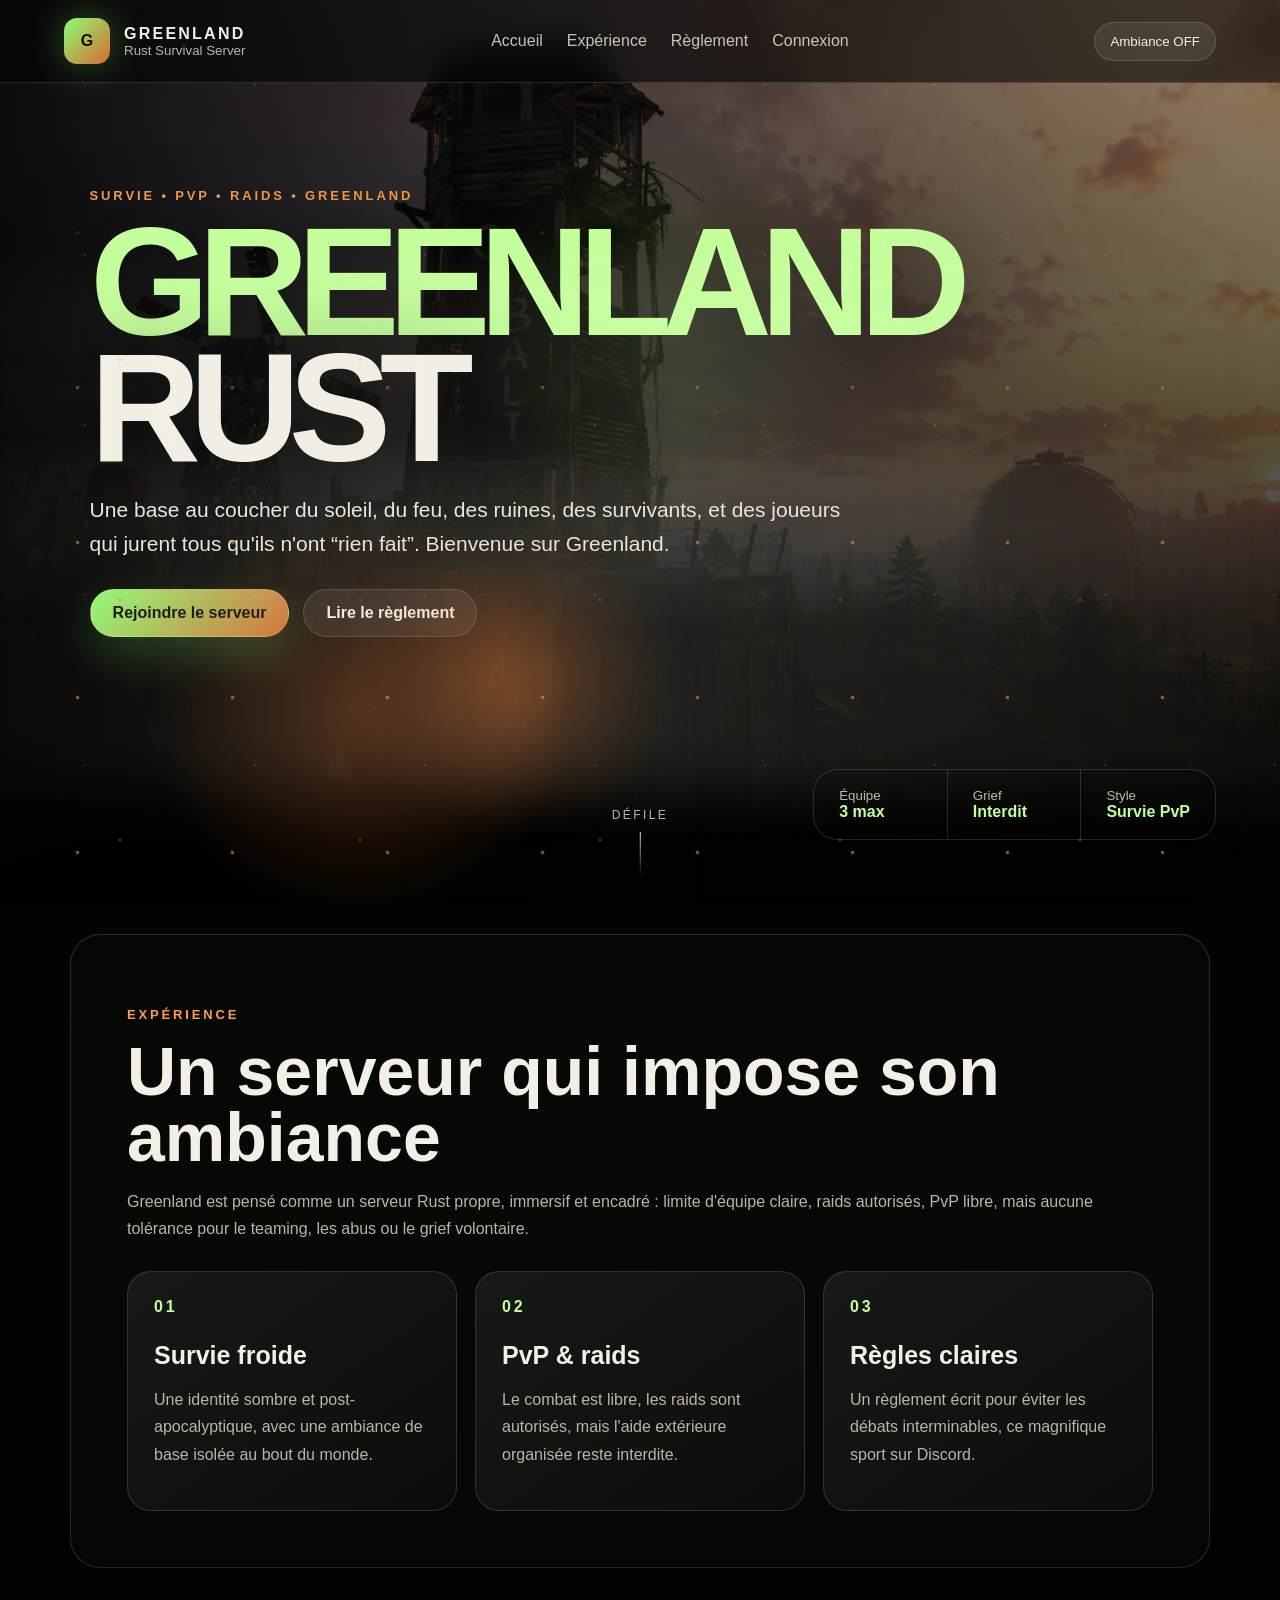
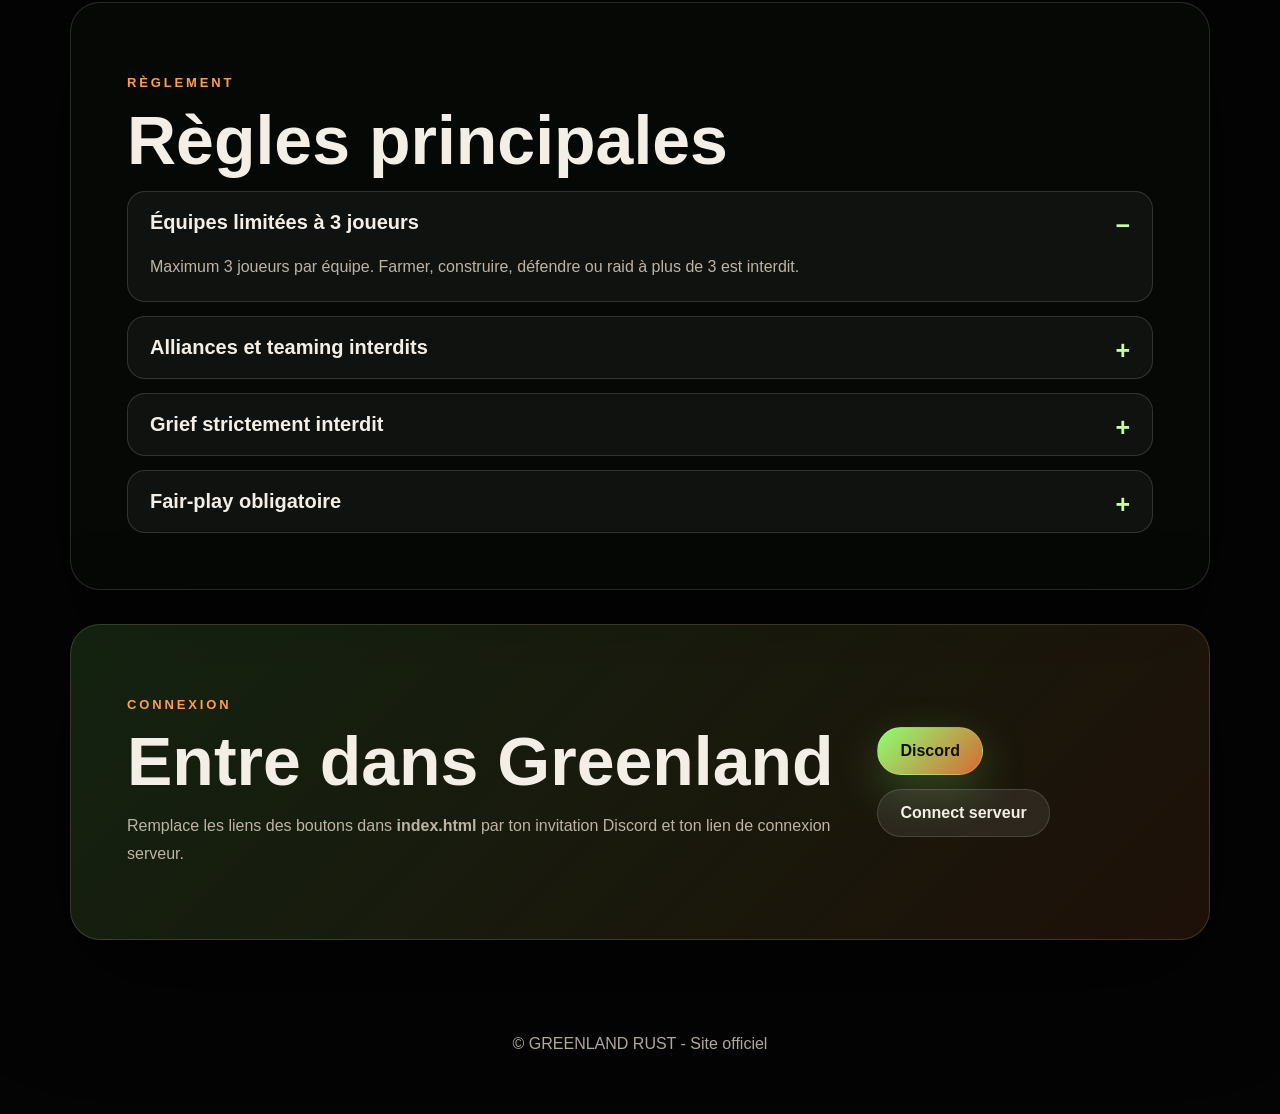
==== index.html @ 179ce943 "Add files via upload" ====
<!DOCTYPE html><html lang="fr"><head><meta charset="UTF-8"><meta name="viewport" content="width=device-width,initial-scale=1.0"><title>GREENLAND RUST</title><link rel="stylesheet" href="css/style.css"></head>
<body>
<div class="boot"><div class="boot-logo">GREENLAND</div><div class="boot-text">Chargement de la zone...</div><div class="boot-bar"><span></span></div></div>
<div class="grain"></div><div class="dust"></div><div class="embers"></div><div class="fog fog-a"></div><div class="fog fog-b"></div><div class="fire-pulse"></div>
<header class="hero" id="accueil">
<nav class="navbar"><a class="brand" href="#accueil"><span class="brand-mark">G</span><span><strong>GREENLAND</strong><small>Rust Survival Server</small></span></a><button class="burger">☰</button><div class="navlinks"><a href="#accueil">Accueil</a><a href="#experience">Expérience</a><a href="#reglement">Règlement</a><a href="#connexion">Connexion</a></div><button class="audio-btn" id="audioBtn">Ambiance OFF</button></nav>
<div class="hero-bg"></div><div class="hero-shade"></div>
<section class="hero-content"><p class="tagline">Survie • PvP • Raids • Greenland</p><h1><span>GREENLAND</span><br>RUST</h1><p class="subtitle">Une base au coucher du soleil, du feu, des ruines, des survivants, et des joueurs qui jurent tous qu'ils n'ont “rien fait”. Bienvenue sur Greenland.</p><div class="hero-actions"><a class="btn main" href="#connexion">Rejoindre le serveur</a><a class="btn ghost" href="#reglement">Lire le règlement</a></div></section>
<aside class="hud"><div><small>Équipe</small><strong>3 max</strong></div><div><small>Grief</small><strong>Interdit</strong></div><div><small>Style</small><strong>Survie PvP</strong></div></aside><div class="scroll-cue">Défile</div></header>
<main>
<section class="panel reveal" id="experience"><p class="section-tag">Expérience</p><h2>Un serveur qui impose son ambiance</h2><p>Greenland est pensé comme un serveur Rust propre, immersif et encadré : limite d'équipe claire, raids autorisés, PvP libre, mais aucune tolérance pour le teaming, les abus ou le grief volontaire.</p><div class="cards"><article><span>01</span><h3>Survie froide</h3><p>Une identité sombre et post-apocalyptique, avec une ambiance de base isolée au bout du monde.</p></article><article><span>02</span><h3>PvP & raids</h3><p>Le combat est libre, les raids sont autorisés, mais l'aide extérieure organisée reste interdite.</p></article><article><span>03</span><h3>Règles claires</h3><p>Un règlement écrit pour éviter les débats interminables, ce magnifique sport sur Discord.</p></article></div></section>
<section class="panel reveal" id="reglement"><p class="section-tag">Règlement</p><h2>Règles principales</h2><div class="accordion"><details open><summary>Équipes limitées à 3 joueurs</summary><p>Maximum 3 joueurs par équipe. Farmer, construire, défendre ou raid à plus de 3 est interdit.</p></details><details><summary>Alliances et teaming interdits</summary><p>Pas de pacte permanent, pas de défense commune, pas de raid organisé entre plusieurs équipes, pas de partage régulier de ressources.</p></details><details><summary>Grief strictement interdit</summary><p>Interdiction de condamner une base, bloquer durablement les propriétaires ou rendre une base inutilisable après un raid.</p></details><details><summary>Fair-play obligatoire</summary><p>Cheats, scripts, macros, logiciels tiers, exploits de bugs et contournements de sanctions sont interdits.</p></details></div></section>
<section class="panel join reveal" id="connexion"><div><p class="section-tag">Connexion</p><h2>Entre dans Greenland</h2><p>Remplace les liens des boutons dans <strong>index.html</strong> par ton invitation Discord et ton lien de connexion serveur.</p></div><div class="join-actions"><a class="btn main" href="#">Discord</a><a class="btn ghost" href="#">Connect serveur</a></div></section>
</main><footer><p>© GREENLAND RUST - Site officiel</p></footer><script src="js/script.js"></script></body></html>
---- css/style.css ----
*{box-sizing:border-box;scroll-behavior:smooth}:root{--black:#030403;--text:#f3efe6;--muted:#bdb4a5;--green:#8cff72;--green2:#c5ff9c;--rust:#d66a33;--orange:#ff9d49;--panel:rgba(8,11,8,.78);--border:rgba(255,255,255,.14);--shadow:0 35px 110px rgba(0,0,0,.65)}body{margin:0;background:var(--black);color:var(--text);font-family:Arial,Helvetica,sans-serif;overflow-x:hidden}.boot{position:fixed;inset:0;z-index:999;display:grid;place-content:center;text-align:center;gap:14px;background:#030403;animation:bootOut .9s ease 2.7s forwards}.boot-logo{font-size:clamp(44px,9vw,120px);line-height:.85;font-weight:900;color:var(--green2);letter-spacing:-.07em;text-shadow:0 0 45px rgba(140,255,114,.35)}.boot-text{color:var(--orange);text-transform:uppercase;letter-spacing:.22em;font-size:13px}.boot-bar{width:min(480px,72vw);height:4px;margin:10px auto 0;background:rgba(255,255,255,.13);overflow:hidden}.boot-bar span{display:block;height:100%;width:42%;background:linear-gradient(90deg,var(--green),var(--orange),var(--rust));animation:bootBar 2.15s ease forwards}@keyframes bootBar{from{transform:translateX(-110%)}to{transform:translateX(245%)}}@keyframes bootOut{to{opacity:0;visibility:hidden}}.grain,.dust,.embers,.fog,.fire-pulse{position:fixed;inset:0;pointer-events:none}.grain{z-index:90;opacity:.09;background-image:repeating-linear-gradient(35deg,rgba(255,255,255,.08) 0 1px,transparent 1px 7px),repeating-linear-gradient(105deg,rgba(255,255,255,.04) 0 1px,transparent 1px 11px)}.dust{z-index:8;opacity:.23;background-image:radial-gradient(circle,rgba(255,255,255,.55) 0 1px,transparent 1.5px),radial-gradient(circle,rgba(255,220,170,.35) 0 1px,transparent 1.5px);background-size:170px 170px,260px 260px;animation:dustMove 24s linear infinite}@keyframes dustMove{from{background-position:0 0,0 0}to{background-position:250px -520px,-330px -760px}}.embers{z-index:9;opacity:.55;background-image:radial-gradient(circle,rgba(255,157,73,.95) 0 1.3px,transparent 2.3px),radial-gradient(circle,rgba(214,106,51,.75) 0 1px,transparent 2px);background-size:155px 155px,240px 240px;animation:embersRise 9s linear infinite;mask-image:linear-gradient(to top,black 0 45%,transparent 85%)}@keyframes embersRise{from{background-position:0 700px,0 850px}to{background-position:140px -260px,-230px -420px}}.fog{z-index:7;height:36vh;top:auto;bottom:12vh;width:150vw;left:-25vw;background:linear-gradient(90deg,transparent,rgba(235,236,220,.17),transparent);filter:blur(28px);opacity:.75;animation:fogMove 14s ease-in-out infinite alternate}.fog-b{bottom:34vh;opacity:.45;animation-duration:18s;animation-delay:2s}@keyframes fogMove{from{transform:translateX(-10%) scaleX(.9)}to{transform:translateX(12%) scaleX(1.18)}}.fire-pulse{z-index:6;width:360px;height:260px;top:auto;right:auto;left:26%;bottom:10%;border-radius:50%;background:radial-gradient(circle,rgba(255,125,43,.42),rgba(255,125,43,.14) 38%,transparent 72%);filter:blur(22px);animation:fireGlow 1.15s ease-in-out infinite alternate}@keyframes fireGlow{from{transform:scale(.92);opacity:.55}to{transform:scale(1.12);opacity:.9}}.hero{min-height:100vh;position:relative;overflow:hidden;isolation:isolate;background:#050605}.hero-bg{position:absolute;inset:-4%;z-index:-3;background-image:url('../assets/greenland-hero.png');background-size:cover;background-position:center;animation:kenBurns 18s ease-in-out infinite alternate;transform-origin:center}.hero-shade{position:absolute;inset:0;z-index:-2;background:radial-gradient(circle at 28% 79%,rgba(255,123,43,.24),transparent 18%),radial-gradient(circle at 52% 35%,rgba(140,255,114,.13),transparent 23%),linear-gradient(90deg,rgba(0,0,0,.86),rgba(0,0,0,.42) 45%,rgba(0,0,0,.18)),linear-gradient(180deg,rgba(0,0,0,.2),#030403 96%)}@keyframes kenBurns{from{transform:scale(1.02) translate3d(-1.2%,.4%,0);filter:saturate(.94) contrast(1.05)}to{transform:scale(1.14) translate3d(2.4%,-1.4%,0);filter:saturate(1.08) contrast(1.14)}}.navbar{position:fixed;inset-inline:0;top:0;z-index:80;padding:18px clamp(18px,5vw,82px);display:flex;align-items:center;justify-content:space-between;background:rgba(3,4,3,.58);backdrop-filter:blur(18px);border-bottom:1px solid var(--border);animation:navDrop .85s ease 2.75s both}@keyframes navDrop{from{transform:translateY(-110%);opacity:0}to{transform:translateY(0);opacity:1}}.brand{color:var(--text);display:flex;gap:14px;align-items:center;text-decoration:none}.brand-mark{width:46px;height:46px;display:grid;place-items:center;border-radius:13px;background:linear-gradient(135deg,var(--green),var(--rust));color:#101010;font-weight:900;box-shadow:0 0 38px rgba(140,255,114,.32)}.brand strong{display:block;letter-spacing:.14em}.brand small{display:block;color:var(--muted)}.navlinks{display:flex;gap:24px}.navlinks a{color:var(--text);text-decoration:none;opacity:.8}.navlinks a:hover{color:var(--green2);opacity:1}.audio-btn,.burger{color:var(--text);background:rgba(255,255,255,.08);border:1px solid var(--border);border-radius:999px;padding:11px 15px;cursor:pointer}.audio-btn.active{color:#101010;background:linear-gradient(135deg,var(--green),var(--rust));font-weight:900}.burger{display:none;border-radius:12px;font-size:20px}.hero-content{position:relative;z-index:12;max-width:990px;padding:172px clamp(20px,7vw,100px) 90px}.tagline,.section-tag{color:var(--orange);text-transform:uppercase;letter-spacing:.22em;font-size:13px;font-weight:900}h1{margin:0;font-size:clamp(64px,12vw,160px);line-height:.82;letter-spacing:-.075em;text-transform:uppercase;text-shadow:0 28px 100px rgba(0,0,0,.86);animation:titleReveal .9s ease 3s both}h1 span{color:var(--green2)}@keyframes titleReveal{from{opacity:0;transform:translateY(34px) scale(.97);filter:blur(6px)}to{opacity:1;transform:translateY(0) scale(1);filter:blur(0)}}.subtitle{max-width:760px;color:#eee5d8;font-size:21px;line-height:1.62;text-shadow:0 8px 30px rgba(0,0,0,.88);animation:fadeUp .85s ease 3.25s both}.hero-actions{display:flex;gap:14px;flex-wrap:wrap;margin-top:28px;animation:fadeUp .85s ease 3.45s both}@keyframes fadeUp{from{opacity:0;transform:translateY(28px)}to{opacity:1;transform:translateY(0)}}.btn{display:inline-block;padding:14px 22px;border-radius:999px;border:1px solid var(--border);text-decoration:none;font-weight:900;transition:.2s ease}.btn:hover{transform:translateY(-3px)}.main{background:linear-gradient(135deg,var(--green),var(--rust));color:#101010;box-shadow:0 16px 46px rgba(140,255,114,.23)}.ghost{color:var(--text);background:rgba(255,255,255,.08)}.hud{position:absolute;right:clamp(18px,5vw,82px);bottom:60px;z-index:12;display:grid;grid-template-columns:repeat(3,1fr);border:1px solid var(--border);border-radius:24px;overflow:hidden;background:rgba(3,4,3,.54);backdrop-filter:blur(18px);box-shadow:var(--shadow);animation:fadeUp .85s ease 3.55s both}.hud div{padding:18px 25px;border-right:1px solid var(--border)}.hud div:last-child{border-right:none}.hud small{display:block;color:var(--muted)}.hud strong{color:var(--green2)}.scroll-cue{position:absolute;left:50%;bottom:22px;z-index:12;transform:translateX(-50%);color:var(--muted);text-transform:uppercase;letter-spacing:.2em;font-size:12px}.scroll-cue:after{content:'';display:block;width:1px;height:46px;margin:10px auto 0;background:linear-gradient(var(--green2),transparent);animation:scrollLine 1.25s ease-in-out infinite}@keyframes scrollLine{50%{height:26px;opacity:.45}}main{width:min(1140px,calc(100% - 34px));margin:0 auto;position:relative;z-index:15}.panel{margin:34px 0;padding:clamp(28px,5vw,56px);background:var(--panel);border:1px solid var(--border);border-radius:30px;box-shadow:var(--shadow)}h2{margin:0 0 18px;font-size:clamp(34px,6vw,68px);line-height:.96}p{color:var(--muted);line-height:1.72}.cards{display:grid;grid-template-columns:repeat(3,1fr);gap:18px;margin-top:28px}.cards article{padding:26px;border-radius:24px;border:1px solid var(--border);background:linear-gradient(145deg,rgba(255,255,255,.07),rgba(255,255,255,.025));transition:.2s ease}.cards article:hover{transform:translateY(-7px);border-color:rgba(140,255,114,.45)}.cards span{color:var(--green2);font-weight:900;letter-spacing:.18em}h3{font-size:25px;margin-bottom:8px}.accordion{display:grid;gap:14px}details{border:1px solid var(--border);border-radius:18px;background:rgba(255,255,255,.045);overflow:hidden}summary{padding:19px 22px;font-size:20px;font-weight:900;cursor:pointer;list-style:none}summary::-webkit-details-marker{display:none}summary:after{content:'+';float:right;color:var(--green2);font-size:25px}details[open] summary:after{content:'−'}details p{margin:0;padding:0 22px 20px}.join{display:flex;align-items:center;justify-content:space-between;gap:28px;background:linear-gradient(135deg,rgba(140,255,114,.12),rgba(214,106,51,.13))}.join-actions{display:flex;gap:14px;flex-wrap:wrap}footer{text-align:center;padding:40px 20px;color:var(--muted)}.reveal{opacity:0;transform:translateY(36px);transition:.75s ease}.reveal.visible{opacity:1;transform:translateY(0)}@media(max-width:900px){.navlinks{display:none}.burger{display:block}.navlinks.open{display:grid;position:absolute;top:78px;right:18px;padding:18px;border-radius:18px;background:rgba(3,4,3,.94);border:1px solid var(--border)}.audio-btn{display:none}.hero-content{padding-top:145px}.hud{position:relative;right:auto;bottom:auto;margin:-50px 17px 40px;grid-template-columns:1fr}.hud div{border-right:none;border-bottom:1px solid var(--border)}.cards{grid-template-columns:1fr}.join{flex-direction:column;align-items:flex-start}.fire-pulse{left:10%;bottom:8%}}
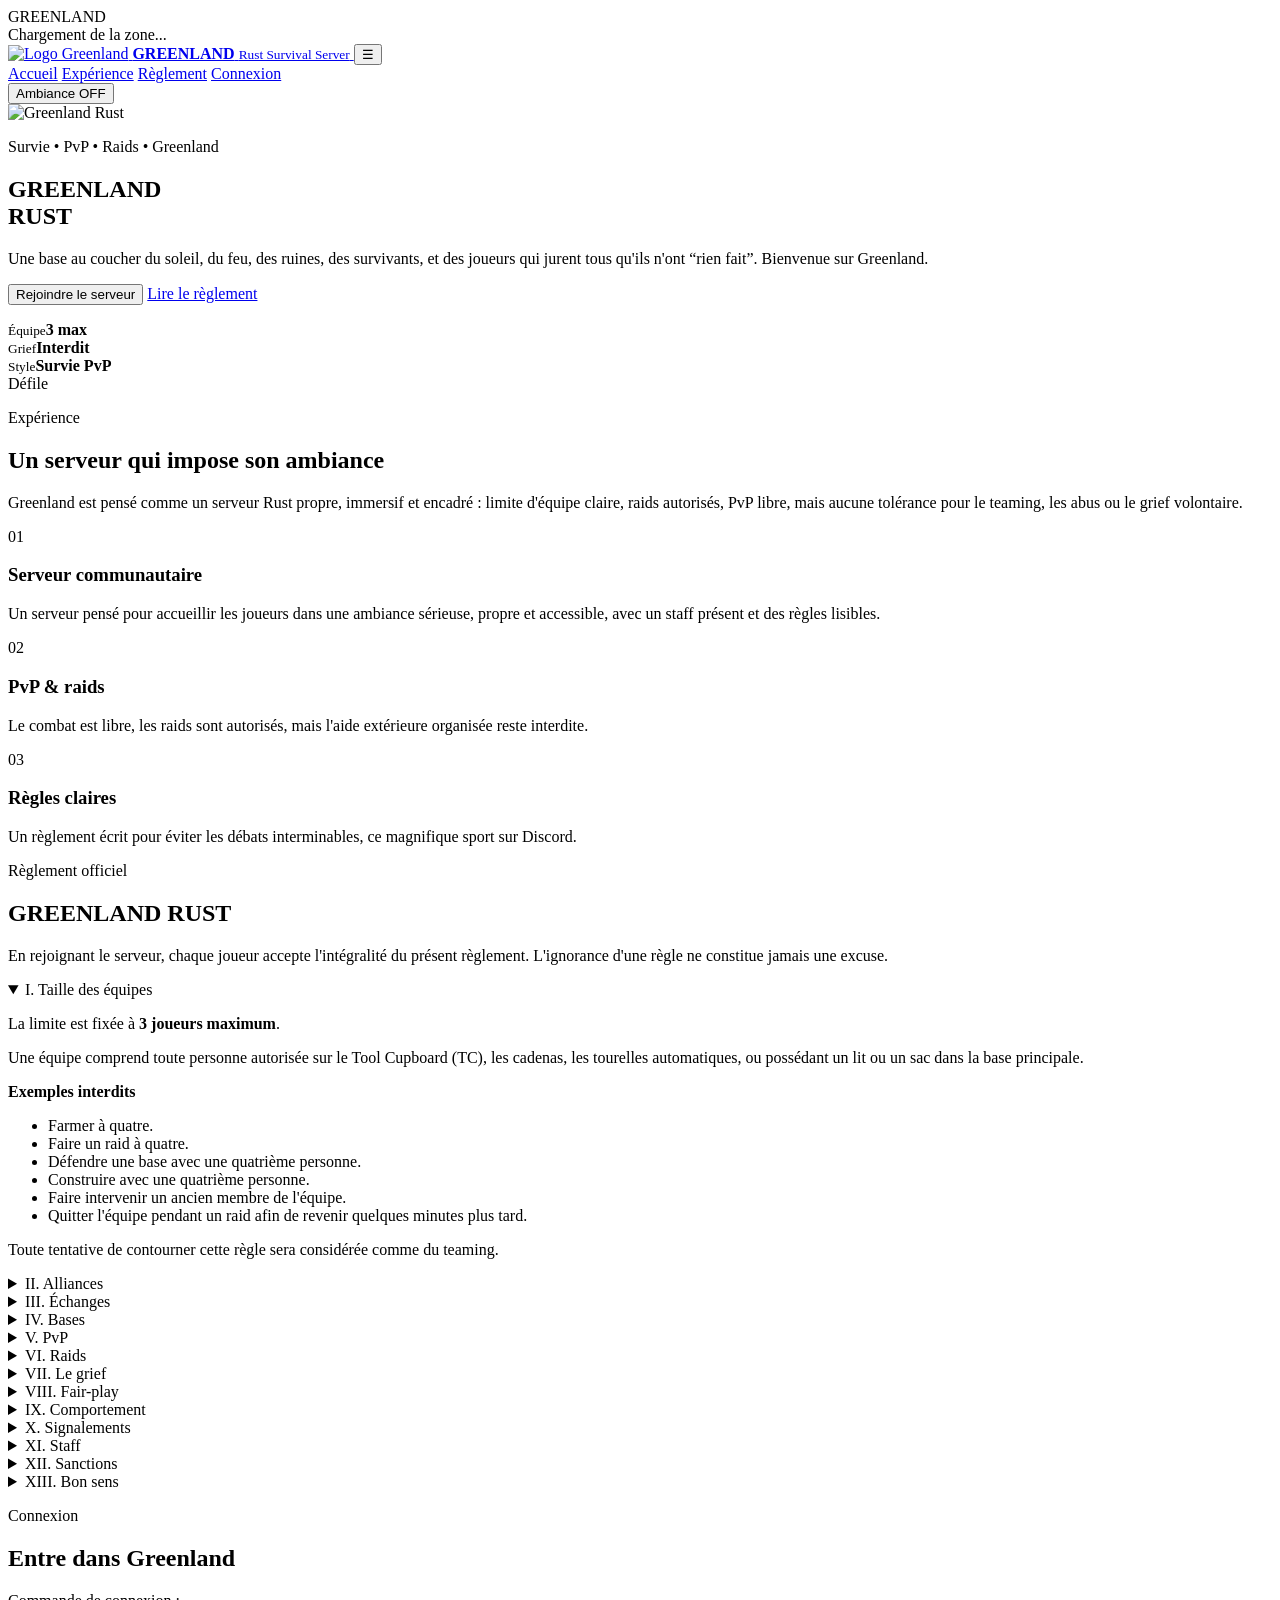
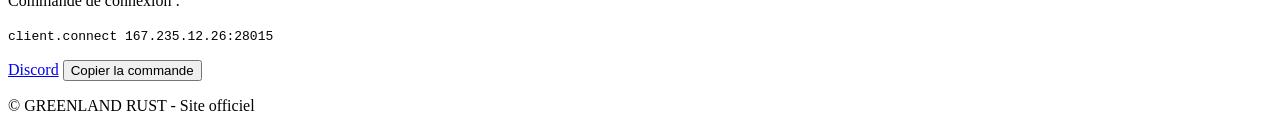
==== commit d42d34f8: "Add files via upload" ====
--- a/index.html
+++ b/index.html
@@ -1,14 +1,295 @@
-<!DOCTYPE html><html lang="fr"><head><meta charset="UTF-8"><meta name="viewport" content="width=device-width,initial-scale=1.0"><title>GREENLAND RUST</title><link rel="stylesheet" href="css/style.css"></head>
+<!DOCTYPE html>
+<html lang="fr">
+<head>
+  <meta charset="UTF-8" />
+  <meta name="viewport" content="width=device-width, initial-scale=1.0" />
+  <title>GREENLAND RUST - Site officiel</title>
+  <link rel="icon" href="assets/favicon.png" />
+  <link rel="stylesheet" href="css/style.css" />
+</head>
 <body>
-<div class="boot"><div class="boot-logo">GREENLAND</div><div class="boot-text">Chargement de la zone...</div><div class="boot-bar"><span></span></div></div>
-<div class="grain"></div><div class="dust"></div><div class="embers"></div><div class="fog fog-a"></div><div class="fog fog-b"></div><div class="fire-pulse"></div>
-<header class="hero" id="accueil">
-<nav class="navbar"><a class="brand" href="#accueil"><span class="brand-mark">G</span><span><strong>GREENLAND</strong><small>Rust Survival Server</small></span></a><button class="burger">☰</button><div class="navlinks"><a href="#accueil">Accueil</a><a href="#experience">Expérience</a><a href="#reglement">Règlement</a><a href="#connexion">Connexion</a></div><button class="audio-btn" id="audioBtn">Ambiance OFF</button></nav>
-<div class="hero-bg"></div><div class="hero-shade"></div>
-<section class="hero-content"><p class="tagline">Survie • PvP • Raids • Greenland</p><h1><span>GREENLAND</span><br>RUST</h1><p class="subtitle">Une base au coucher du soleil, du feu, des ruines, des survivants, et des joueurs qui jurent tous qu'ils n'ont “rien fait”. Bienvenue sur Greenland.</p><div class="hero-actions"><a class="btn main" href="#connexion">Rejoindre le serveur</a><a class="btn ghost" href="#reglement">Lire le règlement</a></div></section>
-<aside class="hud"><div><small>Équipe</small><strong>3 max</strong></div><div><small>Grief</small><strong>Interdit</strong></div><div><small>Style</small><strong>Survie PvP</strong></div></aside><div class="scroll-cue">Défile</div></header>
-<main>
-<section class="panel reveal" id="experience"><p class="section-tag">Expérience</p><h2>Un serveur qui impose son ambiance</h2><p>Greenland est pensé comme un serveur Rust propre, immersif et encadré : limite d'équipe claire, raids autorisés, PvP libre, mais aucune tolérance pour le teaming, les abus ou le grief volontaire.</p><div class="cards"><article><span>01</span><h3>Survie froide</h3><p>Une identité sombre et post-apocalyptique, avec une ambiance de base isolée au bout du monde.</p></article><article><span>02</span><h3>PvP & raids</h3><p>Le combat est libre, les raids sont autorisés, mais l'aide extérieure organisée reste interdite.</p></article><article><span>03</span><h3>Règles claires</h3><p>Un règlement écrit pour éviter les débats interminables, ce magnifique sport sur Discord.</p></article></div></section>
-<section class="panel reveal" id="reglement"><p class="section-tag">Règlement</p><h2>Règles principales</h2><div class="accordion"><details open><summary>Équipes limitées à 3 joueurs</summary><p>Maximum 3 joueurs par équipe. Farmer, construire, défendre ou raid à plus de 3 est interdit.</p></details><details><summary>Alliances et teaming interdits</summary><p>Pas de pacte permanent, pas de défense commune, pas de raid organisé entre plusieurs équipes, pas de partage régulier de ressources.</p></details><details><summary>Grief strictement interdit</summary><p>Interdiction de condamner une base, bloquer durablement les propriétaires ou rendre une base inutilisable après un raid.</p></details><details><summary>Fair-play obligatoire</summary><p>Cheats, scripts, macros, logiciels tiers, exploits de bugs et contournements de sanctions sont interdits.</p></details></div></section>
-<section class="panel join reveal" id="connexion"><div><p class="section-tag">Connexion</p><h2>Entre dans Greenland</h2><p>Remplace les liens des boutons dans <strong>index.html</strong> par ton invitation Discord et ton lien de connexion serveur.</p></div><div class="join-actions"><a class="btn main" href="#">Discord</a><a class="btn ghost" href="#">Connect serveur</a></div></section>
-</main><footer><p>© GREENLAND RUST - Site officiel</p></footer><script src="js/script.js"></script></body></html>+  <div class="boot">
+    <div class="boot-logo">GREENLAND</div>
+    <div class="boot-text">Chargement de la zone...</div>
+    <div class="boot-bar"><span></span></div>
+  </div>
+
+  <div class="grain"></div>
+  <div class="dust"></div>
+  <div class="embers"></div>
+  <div class="fog fog-a"></div>
+  <div class="fog fog-b"></div>
+  <div class="fire-pulse"></div>
+
+  <header class="hero" id="accueil">
+    <nav class="navbar">
+      <a class="brand" href="#accueil">
+        <img src="assets/favicon.png" alt="Logo Greenland" class="brand-icon">
+        <span>
+          <strong>GREENLAND</strong>
+          <small>Rust Survival Server</small>
+        </span>
+      </a>
+
+      <button class="burger" aria-label="Ouvrir le menu">☰</button>
+
+      <div class="navlinks">
+        <a href="#accueil">Accueil</a>
+        <a href="#experience">Expérience</a>
+        <a href="#reglement">Règlement</a>
+        <a href="#connexion">Connexion</a>
+      </div>
+
+      <button class="audio-btn" id="audioBtn" type="button">Ambiance OFF</button>
+    </nav>
+
+    <div class="hero-bg"></div>
+    <div class="hero-shade"></div>
+
+    <section class="hero-content">
+      <img src="assets/greenland-logo.png" alt="Greenland Rust" class="main-logo">
+      <p class="tagline">Survie • PvP • Raids • Greenland</p>
+      <h1><span>GREENLAND</span><br>RUST</h1>
+      <p class="subtitle">
+        Une base au coucher du soleil, du feu, des ruines, des survivants, et des joueurs qui jurent tous qu'ils n'ont “rien fait”.
+        Bienvenue sur Greenland.
+      </p>
+
+      <div class="hero-actions">
+        <button class="btn main" id="copyConnectTop" type="button">Rejoindre le serveur</button>
+        <a class="btn ghost" href="#reglement">Lire le règlement</a>
+      </div>
+      <p class="copy-feedback" id="copyFeedbackTop"></p>
+    </section>
+
+    <aside class="hud">
+      <div><small>Équipe</small><strong>3 max</strong></div>
+      <div><small>Grief</small><strong>Interdit</strong></div>
+      <div><small>Style</small><strong>Survie PvP</strong></div>
+    </aside>
+
+    <div class="scroll-cue">Défile</div>
+  </header>
+
+  <main>
+    <section class="panel reveal" id="experience">
+      <p class="section-tag">Expérience</p>
+      <h2>Un serveur qui impose son ambiance</h2>
+      <p>
+        Greenland est pensé comme un serveur Rust propre, immersif et encadré : limite d'équipe claire, raids autorisés,
+        PvP libre, mais aucune tolérance pour le teaming, les abus ou le grief volontaire.
+      </p>
+
+      <div class="cards">
+        <article>
+          <span>01</span>
+          <h3>Serveur communautaire</h3>
+          <p>Un serveur pensé pour accueillir les joueurs dans une ambiance sérieuse, propre et accessible, avec un staff présent et des règles lisibles.</p>
+        </article>
+        <article>
+          <span>02</span>
+          <h3>PvP & raids</h3>
+          <p>Le combat est libre, les raids sont autorisés, mais l'aide extérieure organisée reste interdite.</p>
+        </article>
+        <article>
+          <span>03</span>
+          <h3>Règles claires</h3>
+          <p>Un règlement écrit pour éviter les débats interminables, ce magnifique sport sur Discord.</p>
+        </article>
+      </div>
+    </section>
+
+    <section class="panel reveal" id="reglement">
+      <p class="section-tag">Règlement officiel</p>
+      <h2>GREENLAND RUST</h2>
+      <p>
+        En rejoignant le serveur, chaque joueur accepte l'intégralité du présent règlement.
+        L'ignorance d'une règle ne constitue jamais une excuse.
+      </p>
+
+      <div class="accordion rules-full">
+        <details open>
+          <summary>I. Taille des équipes</summary>
+          <p>La limite est fixée à <strong>3 joueurs maximum</strong>.</p>
+          <p>Une équipe comprend toute personne autorisée sur le Tool Cupboard (TC), les cadenas, les tourelles automatiques, ou possédant un lit ou un sac dans la base principale.</p>
+          <div class="bad-box">
+            <strong>Exemples interdits</strong>
+            <ul>
+              <li>Farmer à quatre.</li>
+              <li>Faire un raid à quatre.</li>
+              <li>Défendre une base avec une quatrième personne.</li>
+              <li>Construire avec une quatrième personne.</li>
+              <li>Faire intervenir un ancien membre de l'équipe.</li>
+              <li>Quitter l'équipe pendant un raid afin de revenir quelques minutes plus tard.</li>
+            </ul>
+          </div>
+          <p>Toute tentative de contourner cette règle sera considérée comme du teaming.</p>
+        </details>
+
+        <details>
+          <summary>II. Alliances</summary>
+          <p>Les alliances sont interdites.</p>
+          <ul>
+            <li>Pactes de non-agression permanents.</li>
+            <li>Équipes amies permanentes.</li>
+            <li>Défenses communes.</li>
+            <li>Raids organisés ensemble.</li>
+            <li>Partage régulier de ressources.</li>
+          </ul>
+          <p>Les collaborations ponctuelles restent tolérées uniquement lorsqu'elles résultent naturellement du jeu et qu'elles ne procurent pas un avantage durable.</p>
+          <p>Le staff reste seul juge de la différence entre une interaction ponctuelle et une alliance.</p>
+        </details>
+
+        <details>
+          <summary>III. Échanges</summary>
+          <p>Les échanges entre équipes sont autorisés, mais doivent rester ponctuels.</p>
+          <ul>
+            <li>Via Shop Front.</li>
+            <li>Via Vending Machine.</li>
+            <li>Lors d'un échange rapide.</li>
+          </ul>
+          <p>Les prêts permanents de ressources ou d'équipements sont interdits.</p>
+        </details>
+
+        <details>
+          <summary>IV. Bases</summary>
+          <p>Chaque équipe doit posséder sa propre base.</p>
+          <div class="bad-box">
+            <strong>Il est interdit :</strong>
+            <ul>
+              <li>D'héberger une autre équipe.</li>
+              <li>De construire une base pour une autre équipe.</li>
+              <li>De partager une compound.</li>
+              <li>De partager des défenses.</li>
+              <li>De partager un TC.</li>
+            </ul>
+          </div>
+          <p>Les bases satellites destinées uniquement à contourner les règles pourront être supprimées.</p>
+        </details>
+
+        <details>
+          <summary>V. PvP</summary>
+          <p>Le PvP est libre. Le kill on sight (KOS) est autorisé.</p>
+          <p>Le camping est autorisé tant qu'il utilise uniquement les mécaniques normales du jeu.</p>
+          <p>L'utilisation de bugs ou d'exploits est interdite.</p>
+        </details>
+
+        <details>
+          <summary>VI. Raids</summary>
+          <p>Les raids sont autorisés à toute heure.</p>
+          <div class="bad-box">
+            <strong>Pendant un raid :</strong>
+            <ul>
+              <li>Aucune autre équipe ne peut intervenir volontairement.</li>
+              <li>Aucune aide extérieure ne peut être demandée.</li>
+              <li>Aucune défense extérieure organisée n'est autorisée.</li>
+            </ul>
+          </div>
+          <p>Les contre-raids naturels restent autorisés si l'équipe n'a aucun lien avec les participants.</p>
+        </details>
+
+        <details>
+          <summary>VII. Le grief</summary>
+          <p><strong class="danger">Le grief est strictement interdit sur Greenland Rust.</strong></p>
+          <p>Est considéré comme du grief tout comportement visant principalement à empêcher un joueur ou une équipe de continuer à jouer normalement après une action PvP ou un raid.</p>
+          <div class="bad-box">
+            <strong>Actions interdites :</strong>
+            <ul>
+              <li>Condamner volontairement une base.</li>
+              <li>Remplacer un TC dans le seul but de bloquer définitivement les propriétaires.</li>
+              <li>Poser des murs, portes, fondations ou constructions destinés à empêcher durablement la récupération d'une base.</li>
+              <li>Détruire ou modifier une base après un raid sans nécessité de gameplay, uniquement pour nuire.</li>
+              <li>Utiliser une mécanique, un bug ou un glitch pour rendre une base inutilisable.</li>
+            </ul>
+          </div>
+          <div class="good-box">
+            <strong>Après un raid :</strong>
+            <p>Les assaillants peuvent piller la base et sécuriser temporairement leur extraction. Toute action visant à condamner, bloquer ou rendre définitivement la base inutilisable est considérée comme du grief et sera sanctionnée.</p>
+          </div>
+        </details>
+
+        <details>
+          <summary>VIII. Fair-play</summary>
+          <p>Sont strictement interdits :</p>
+          <ul>
+            <li>Cheats.</li>
+            <li>Scripts.</li>
+            <li>Macros.</li>
+            <li>Logiciels tiers.</li>
+            <li>ESP.</li>
+            <li>Aimbot.</li>
+            <li>Recoil script.</li>
+            <li>Exploitation volontaire de bugs.</li>
+          </ul>
+          <p>Toute découverte de bug doit être signalée.</p>
+        </details>
+
+        <details>
+          <summary>IX. Comportement</summary>
+          <p>Aucune tolérance concernant :</p>
+          <ul>
+            <li>Racisme.</li>
+            <li>Homophobie.</li>
+            <li>Discrimination.</li>
+            <li>Harcèlement.</li>
+            <li>Menaces réelles.</li>
+          </ul>
+          <p>Sont également interdits : spam, flood, publicité, usurpation d'identité d'un membre du staff.</p>
+        </details>
+
+        <details>
+          <summary>X. Signalements</summary>
+          <p>Toute plainte devra contenir une vidéo, une capture d'écran ou un combatlog si nécessaire.</p>
+          <p>Les accusations sans preuve seront ignorées. Les faux signalements volontaires pourront être sanctionnés.</p>
+        </details>
+
+        <details>
+          <summary>XI. Staff</summary>
+          <p>Le staff représente l'autorité du serveur. Les décisions sont finales.</p>
+          <p>Toute tentative de mentir, cacher des informations, falsifier des preuves ou contourner une sanction pourra entraîner une aggravation de la sanction.</p>
+        </details>
+
+        <details>
+          <summary>XII. Sanctions</summary>
+          <div class="sanctions">
+            <div><strong>Non-respect mineur</strong><span>Avertissement</span></div>
+            <div><strong>Récidive</strong><span>Bannissement temporaire</span></div>
+            <div><strong>Teaming</strong><span>Ban temporaire ou permanent</span></div>
+            <div><strong>Exploit de bug</strong><span>Ban permanent</span></div>
+            <div><strong>Cheat</strong><span>Ban permanent</span></div>
+            <div><strong>Contournement de ban</strong><span>Ban permanent</span></div>
+          </div>
+        </details>
+
+        <details>
+          <summary>XIII. Bon sens</summary>
+          <p>Toutes les situations ne peuvent pas être prévues par un règlement.</p>
+          <p>Si un joueur exploite volontairement une faille du règlement, une mécanique du jeu ou une situation imprévue dans le seul but d'obtenir un avantage déloyal ou de nuire à l'expérience des autres joueurs, le staff pourra intervenir et appliquer une sanction adaptée.</p>
+        </details>
+      </div>
+    </section>
+
+    <section class="panel join reveal" id="connexion">
+      <div>
+        <p class="section-tag">Connexion</p>
+        <h2>Entre dans Greenland</h2>
+        <p>Commande de connexion :</p>
+        <code>client.connect 167.235.12.26:28015</code>
+        <p class="copy-feedback" id="copyFeedback"></p>
+      </div>
+
+      <div class="join-actions">
+        <a class="btn main" href="#">Discord</a>
+        <button class="btn ghost" id="copyConnect" type="button">Copier la commande</button>
+      </div>
+    </section>
+  </main>
+
+  <audio id="ambienceAudio" src="assets/ambiance.mp4" loop preload="auto"></audio>
+  <footer>
+    <p>© GREENLAND RUST - Site officiel</p>
+  </footer>
+
+  <script src="js/script.js"></script>
+</body>
+</html>
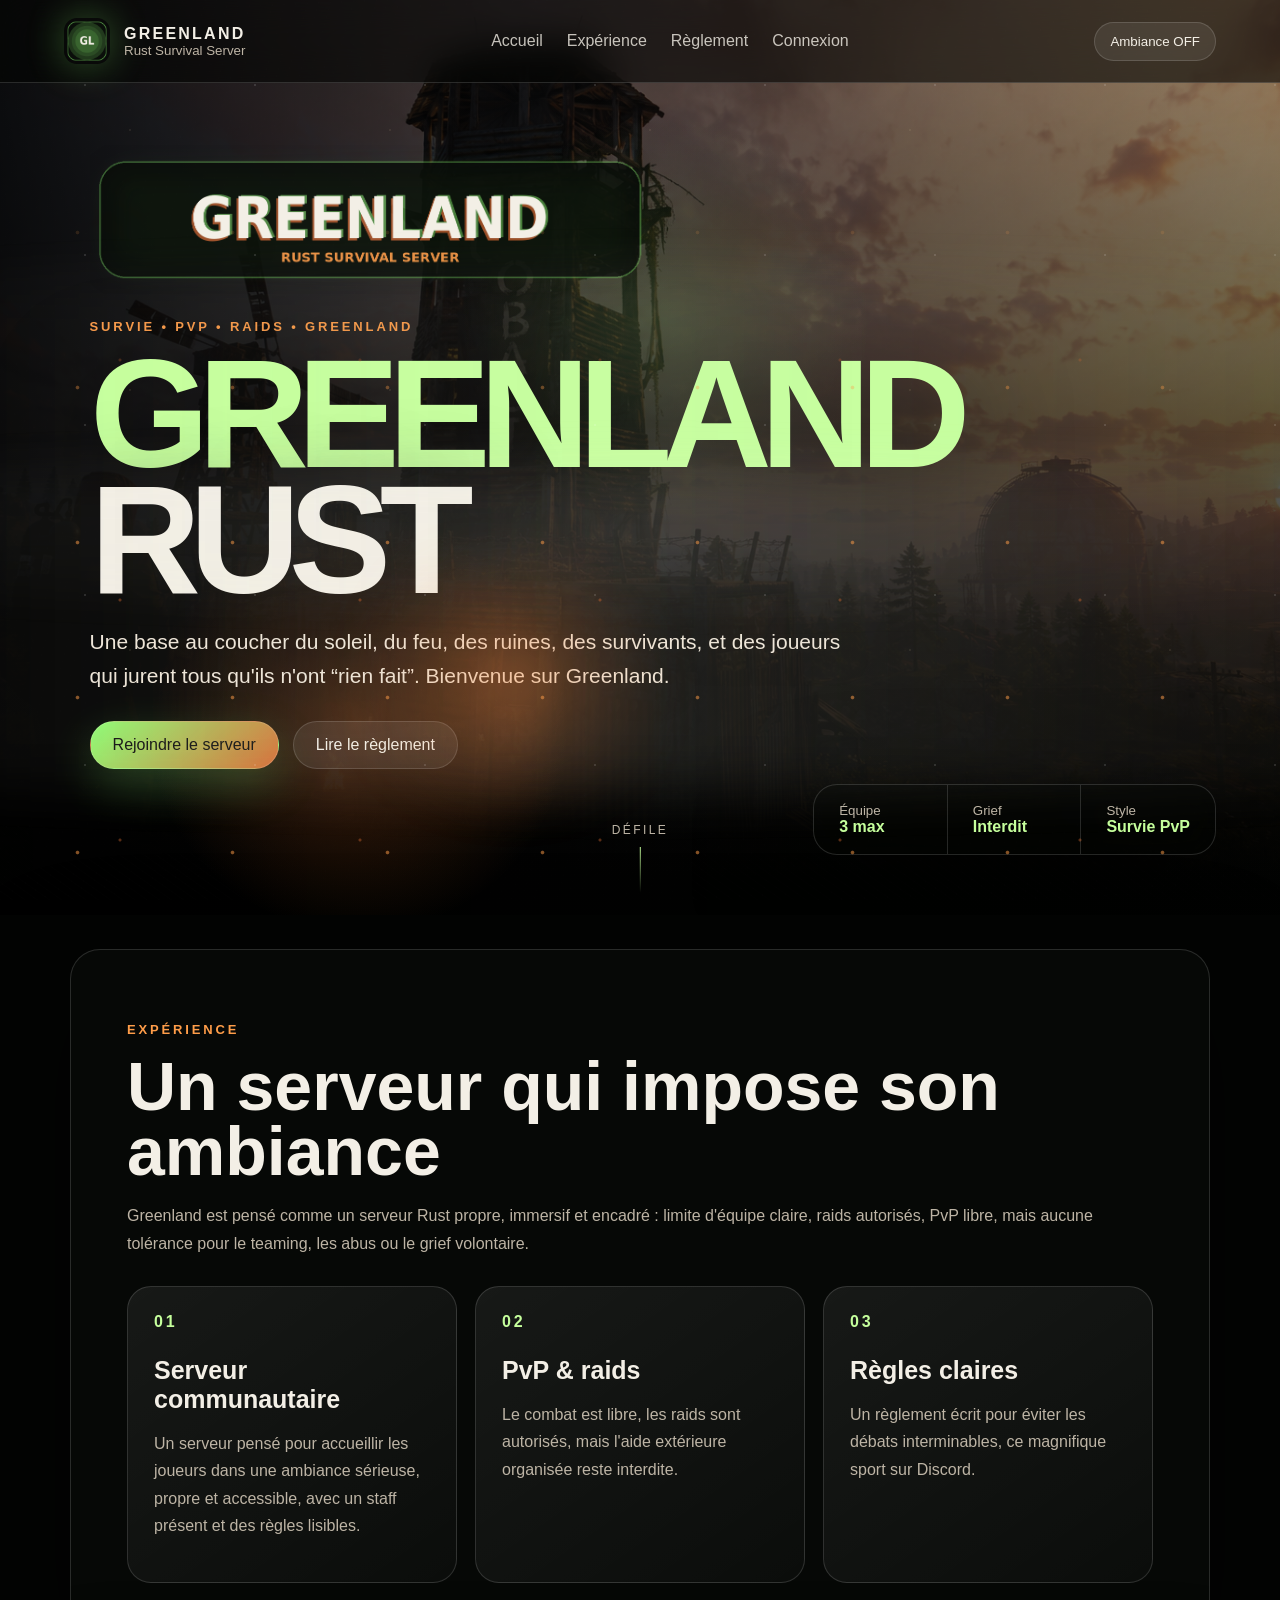
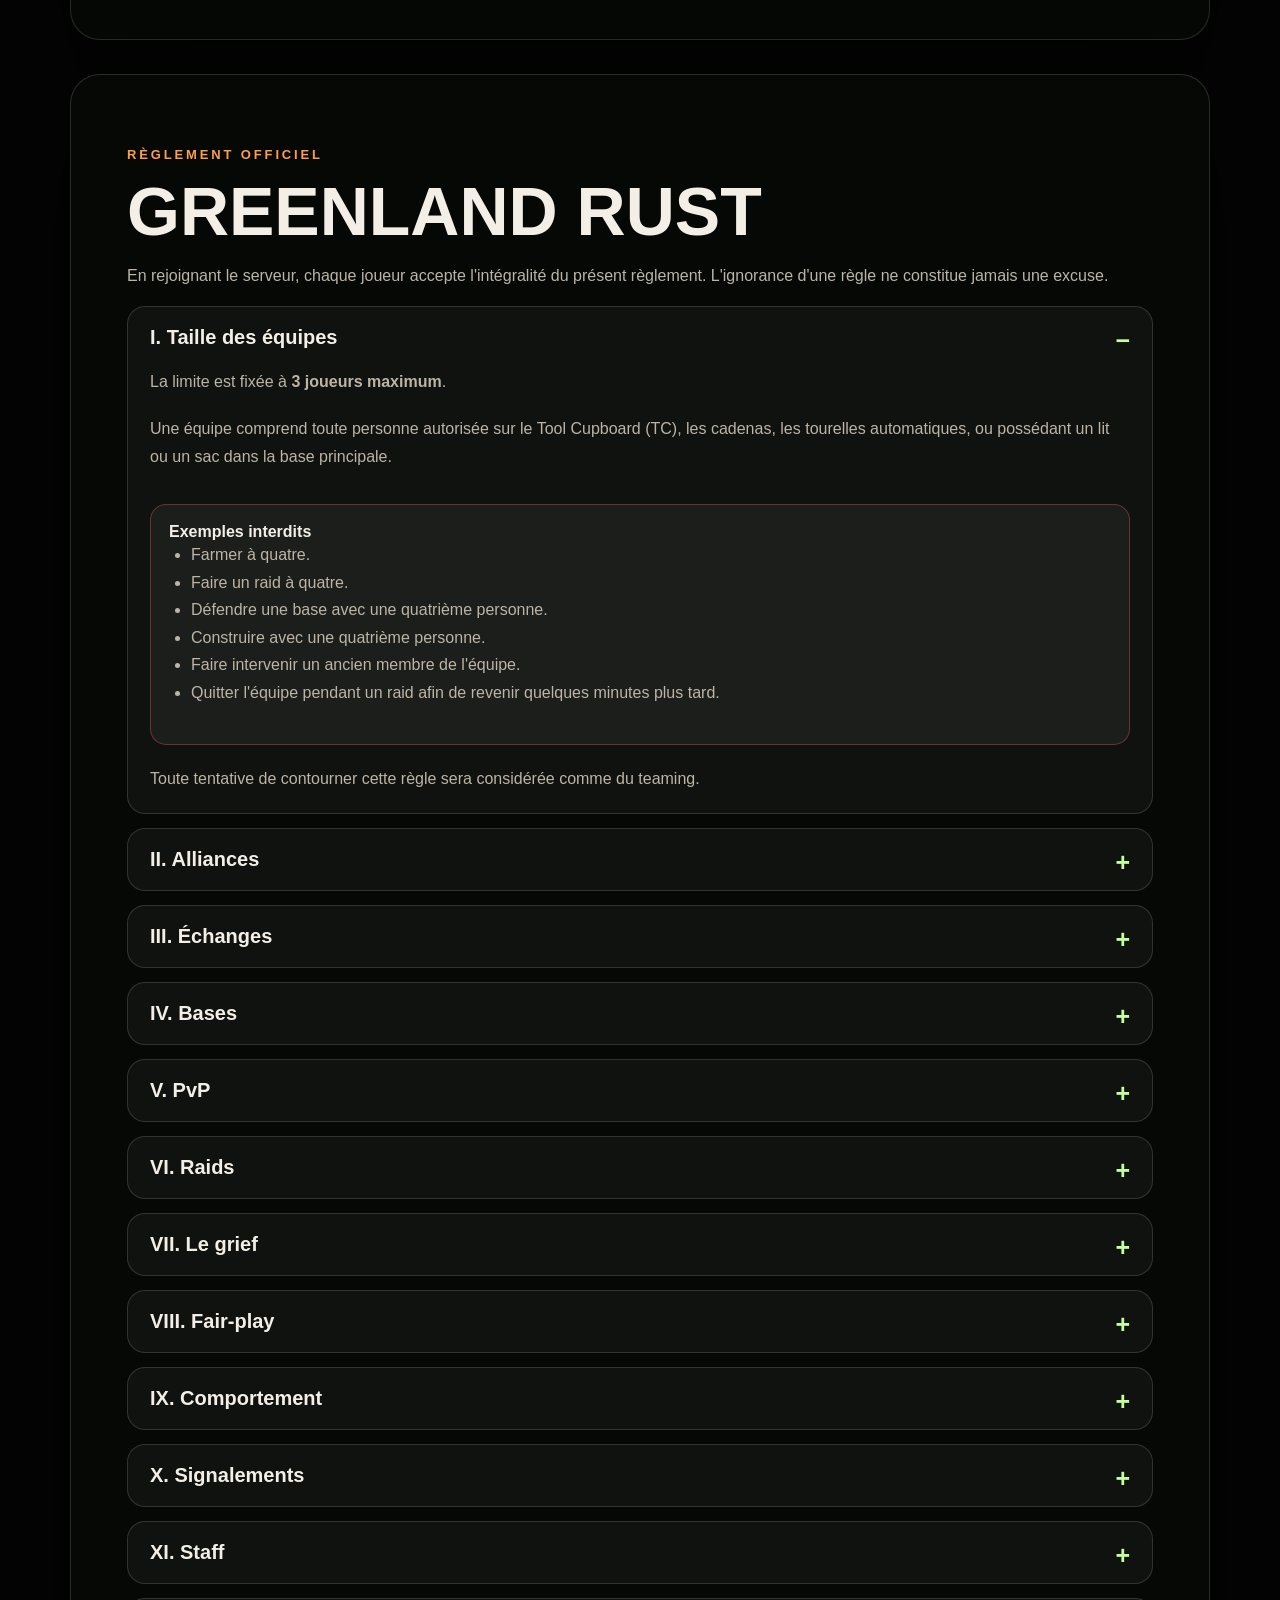
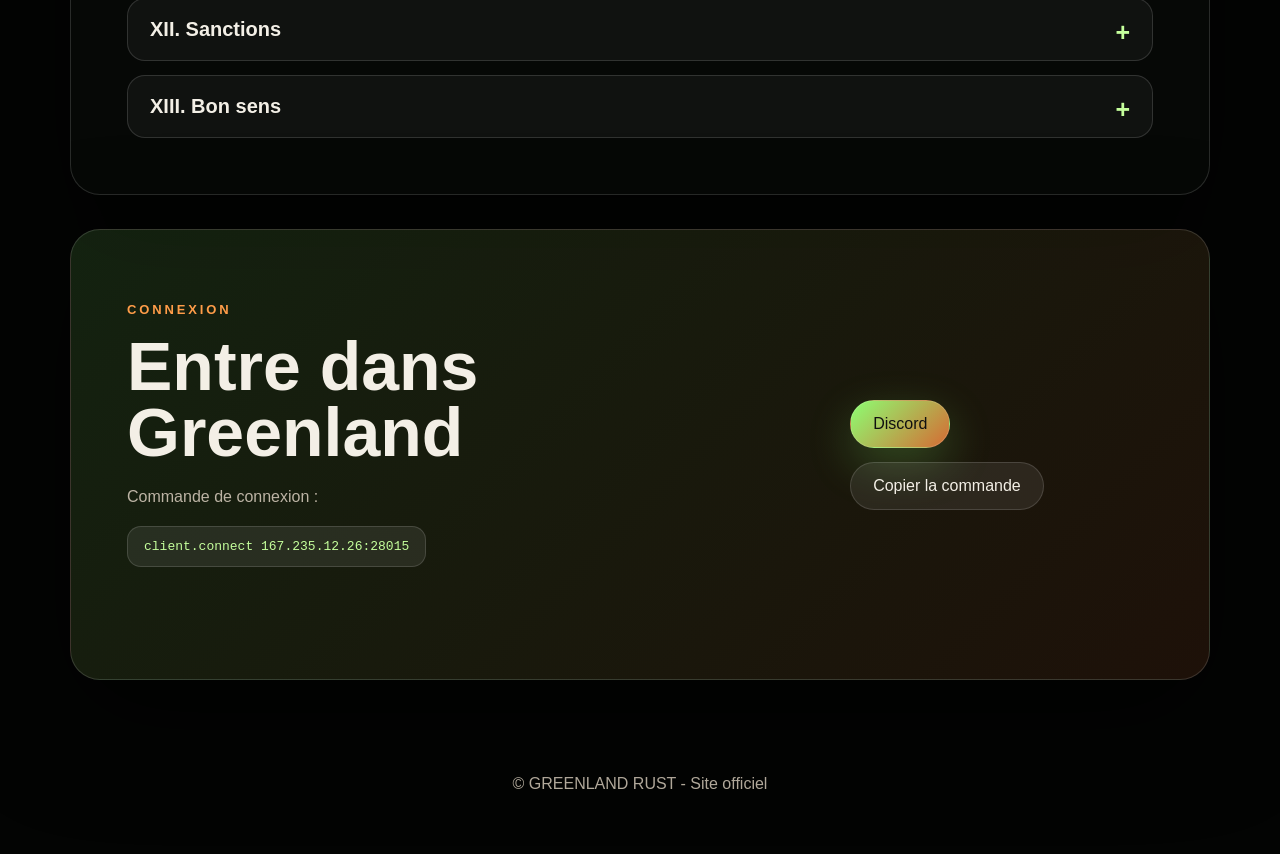
==== commit d921564c: "Add files via upload" ====
--- a/index.html
+++ b/index.html
@@ -285,7 +285,7 @@
     </section>
   </main>
 
-  <audio id="ambienceAudio" src="assets/ambiance.mp4" loop preload="auto"></audio>
+  <audio id="ambienceAudio" src="assets/ambiance.mp3" loop preload="auto"></audio>
   <footer>
     <p>© GREENLAND RUST - Site officiel</p>
   </footer>
--- a/css/style.css
+++ b/css/style.css
@@ -0,0 +1 @@
+*{box-sizing:border-box;scroll-behavior:smooth}:root{--black:#030403;--text:#f3efe6;--muted:#bdb4a5;--green:#8cff72;--green2:#c5ff9c;--rust:#d66a33;--orange:#ff9d49;--red:#ff5d55;--panel:rgba(8,11,8,.78);--border:rgba(255,255,255,.14);--shadow:0 35px 110px rgba(0,0,0,.65)}body{margin:0;background:var(--black);color:var(--text);font-family:Arial,Helvetica,sans-serif;overflow-x:hidden}.boot{position:fixed;inset:0;z-index:999;display:grid;place-content:center;text-align:center;gap:14px;background:#030403;animation:bootOut .9s ease 2.7s forwards}.boot-logo{font-size:clamp(44px,9vw,120px);line-height:.85;font-weight:900;color:var(--green2);letter-spacing:-.07em;text-shadow:0 0 45px rgba(140,255,114,.35)}.boot-text{color:var(--orange);text-transform:uppercase;letter-spacing:.22em;font-size:13px}.boot-bar{width:min(480px,72vw);height:4px;margin:10px auto 0;background:rgba(255,255,255,.13);overflow:hidden}.boot-bar span{display:block;height:100%;width:42%;background:linear-gradient(90deg,var(--green),var(--orange),var(--rust));animation:bootBar 2.15s ease forwards}@keyframes bootBar{from{transform:translateX(-110%)}to{transform:translateX(245%)}}@keyframes bootOut{to{opacity:0;visibility:hidden}}.grain,.dust,.embers,.fog,.fire-pulse{position:fixed;inset:0;pointer-events:none}.grain{z-index:90;opacity:.09;background-image:repeating-linear-gradient(35deg,rgba(255,255,255,.08) 0 1px,transparent 1px 7px),repeating-linear-gradient(105deg,rgba(255,255,255,.04) 0 1px,transparent 1px 11px)}.dust{z-index:8;opacity:.23;background-image:radial-gradient(circle,rgba(255,255,255,.55) 0 1px,transparent 1.5px),radial-gradient(circle,rgba(255,220,170,.35) 0 1px,transparent 1.5px);background-size:170px 170px,260px 260px;animation:dustMove 24s linear infinite}@keyframes dustMove{from{background-position:0 0,0 0}to{background-position:250px -520px,-330px -760px}}.embers{z-index:9;opacity:.55;background-image:radial-gradient(circle,rgba(255,157,73,.95) 0 1.3px,transparent 2.3px),radial-gradient(circle,rgba(214,106,51,.75) 0 1px,transparent 2px);background-size:155px 155px,240px 240px;animation:embersRise 9s linear infinite;mask-image:linear-gradient(to top,black 0 45%,transparent 85%)}@keyframes embersRise{from{background-position:0 700px,0 850px}to{background-position:140px -260px,-230px -420px}}.fog{z-index:7;height:36vh;top:auto;bottom:12vh;width:150vw;left:-25vw;background:linear-gradient(90deg,transparent,rgba(235,236,220,.17),transparent);filter:blur(28px);opacity:.75;animation:fogMove 14s ease-in-out infinite alternate}.fog-b{bottom:34vh;opacity:.45;animation-duration:18s;animation-delay:2s}@keyframes fogMove{from{transform:translateX(-10%) scaleX(.9)}to{transform:translateX(12%) scaleX(1.18)}}.fire-pulse{z-index:6;width:360px;height:260px;top:auto;right:auto;left:26%;bottom:10%;border-radius:50%;background:radial-gradient(circle,rgba(255,125,43,.42),rgba(255,125,43,.14) 38%,transparent 72%);filter:blur(22px);animation:fireGlow 1.15s ease-in-out infinite alternate}@keyframes fireGlow{from{transform:scale(.92);opacity:.55}to{transform:scale(1.12);opacity:.9}}.hero{min-height:100vh;position:relative;overflow:hidden;isolation:isolate;background:#050605}.hero-bg{position:absolute;inset:-4%;z-index:-3;background-image:url('../assets/greenland-hero.png');background-size:cover;background-position:center;animation:kenBurns 18s ease-in-out infinite alternate;transform-origin:center}.hero-shade{position:absolute;inset:0;z-index:-2;background:radial-gradient(circle at 28% 79%,rgba(255,123,43,.24),transparent 18%),radial-gradient(circle at 52% 35%,rgba(140,255,114,.13),transparent 23%),linear-gradient(90deg,rgba(0,0,0,.86),rgba(0,0,0,.42) 45%,rgba(0,0,0,.18)),linear-gradient(180deg,rgba(0,0,0,.2),#030403 96%)}@keyframes kenBurns{from{transform:scale(1.02) translate3d(-1.2%,.4%,0);filter:saturate(.94) contrast(1.05)}to{transform:scale(1.14) translate3d(2.4%,-1.4%,0);filter:saturate(1.08) contrast(1.14)}}.navbar{position:fixed;inset-inline:0;top:0;z-index:80;padding:18px clamp(18px,5vw,82px);display:flex;align-items:center;justify-content:space-between;background:rgba(3,4,3,.58);backdrop-filter:blur(18px);border-bottom:1px solid var(--border);animation:navDrop .85s ease 2.75s both}@keyframes navDrop{from{transform:translateY(-110%);opacity:0}to{transform:translateY(0);opacity:1}}.brand{color:var(--text);display:flex;gap:14px;align-items:center;text-decoration:none}.brand-icon{width:46px;height:46px;border-radius:13px;box-shadow:0 0 38px rgba(140,255,114,.32)}.brand strong{display:block;letter-spacing:.14em}.brand small{display:block;color:var(--muted)}.navlinks{display:flex;gap:24px}.navlinks a{color:var(--text);text-decoration:none;opacity:.8}.navlinks a:hover{color:var(--green2);opacity:1}.audio-btn,.burger{color:var(--text);background:rgba(255,255,255,.08);border:1px solid var(--border);border-radius:999px;padding:11px 15px;cursor:pointer}.audio-btn.active{color:#101010;background:linear-gradient(135deg,var(--green),var(--rust));font-weight:900}.burger{display:none;border-radius:12px;font-size:20px}.hero-content{position:relative;z-index:12;max-width:990px;padding:145px clamp(20px,7vw,100px) 90px}.main-logo{width:min(560px,80vw);display:block;margin-bottom:22px;animation:titleReveal .9s ease 3s both}.tagline,.section-tag{color:var(--orange);text-transform:uppercase;letter-spacing:.22em;font-size:13px;font-weight:900}h1{margin:0;font-size:clamp(64px,12vw,160px);line-height:.82;letter-spacing:-.075em;text-transform:uppercase;text-shadow:0 28px 100px rgba(0,0,0,.86);animation:titleReveal .9s ease 3.08s both}h1 span{color:var(--green2)}@keyframes titleReveal{from{opacity:0;transform:translateY(34px) scale(.97);filter:blur(6px)}to{opacity:1;transform:translateY(0) scale(1);filter:blur(0)}}.subtitle{max-width:760px;color:#eee5d8;font-size:21px;line-height:1.62;text-shadow:0 8px 30px rgba(0,0,0,.88);animation:fadeUp .85s ease 3.25s both}.hero-actions{display:flex;gap:14px;flex-wrap:wrap;margin-top:28px;animation:fadeUp .85s ease 3.45s both}@keyframes fadeUp{from{opacity:0;transform:translateY(28px)}to{opacity:1;transform:translateY(0)}}.btn{display:inline-block;padding:14px 22px;border-radius:999px;border:1px solid var(--border);text-decoration:none;font-weight:900;transition:.2s ease;cursor:pointer;font:inherit}.btn:hover{transform:translateY(-3px)}.main{background:linear-gradient(135deg,var(--green),var(--rust));color:#101010;box-shadow:0 16px 46px rgba(140,255,114,.23)}.ghost{color:var(--text);background:rgba(255,255,255,.08)}.copy-feedback{min-height:24px;color:var(--green2);font-weight:800}.hud{position:absolute;right:clamp(18px,5vw,82px);bottom:60px;z-index:12;display:grid;grid-template-columns:repeat(3,1fr);border:1px solid var(--border);border-radius:24px;overflow:hidden;background:rgba(3,4,3,.54);backdrop-filter:blur(18px);box-shadow:var(--shadow);animation:fadeUp .85s ease 3.55s both}.hud div{padding:18px 25px;border-right:1px solid var(--border)}.hud div:last-child{border-right:none}.hud small{display:block;color:var(--muted)}.hud strong{color:var(--green2)}.scroll-cue{position:absolute;left:50%;bottom:22px;z-index:12;transform:translateX(-50%);color:var(--muted);text-transform:uppercase;letter-spacing:.2em;font-size:12px}.scroll-cue:after{content:'';display:block;width:1px;height:46px;margin:10px auto 0;background:linear-gradient(var(--green2),transparent);animation:scrollLine 1.25s ease-in-out infinite}@keyframes scrollLine{50%{height:26px;opacity:.45}}main{width:min(1140px,calc(100% - 34px));margin:0 auto;position:relative;z-index:15}.panel{margin:34px 0;padding:clamp(28px,5vw,56px);background:var(--panel);border:1px solid var(--border);border-radius:30px;box-shadow:var(--shadow)}h2{margin:0 0 18px;font-size:clamp(34px,6vw,68px);line-height:.96}p,li{color:var(--muted);line-height:1.72}.cards{display:grid;grid-template-columns:repeat(3,1fr);gap:18px;margin-top:28px}.cards article{padding:26px;border-radius:24px;border:1px solid var(--border);background:linear-gradient(145deg,rgba(255,255,255,.07),rgba(255,255,255,.025));transition:.2s ease}.cards article:hover{transform:translateY(-7px);border-color:rgba(140,255,114,.45)}.cards span{color:var(--green2);font-weight:900;letter-spacing:.18em}h3{font-size:25px;margin-bottom:8px}.accordion{display:grid;gap:14px}details{border:1px solid var(--border);border-radius:18px;background:rgba(255,255,255,.045);overflow:hidden}summary{padding:19px 22px;font-size:20px;font-weight:900;cursor:pointer;list-style:none}summary::-webkit-details-marker{display:none}summary:after{content:'+';float:right;color:var(--green2);font-size:25px}details[open] summary:after{content:'−'}details p,details ul{margin:0;padding:0 22px 20px}.bad-box,.good-box{margin:14px 22px 20px;padding:18px;border-radius:16px;border:1px solid var(--border);background:rgba(255,255,255,.05)}.bad-box{border-color:rgba(255,93,85,.35)}.good-box{border-color:rgba(140,255,114,.35)}.danger{color:var(--red)}.sanctions{display:grid;grid-template-columns:repeat(2,1fr);gap:12px;padding:0 22px 20px}.sanctions div{padding:16px;border-radius:14px;border:1px solid var(--border);background:rgba(255,255,255,.05)}.sanctions strong{display:block}.sanctions span{color:var(--muted)}code{display:inline-block;padding:12px 16px;border-radius:14px;background:rgba(255,255,255,.08);border:1px solid var(--border);color:var(--green2)}.join{display:flex;align-items:center;justify-content:space-between;gap:28px;background:linear-gradient(135deg,rgba(140,255,114,.12),rgba(214,106,51,.13))}.join-actions{display:flex;gap:14px;flex-wrap:wrap}footer{text-align:center;padding:40px 20px;color:var(--muted)}.reveal{opacity:0;transform:translateY(36px);transition:.75s ease}.reveal.visible{opacity:1;transform:translateY(0)}@media(max-width:900px){.navlinks{display:none}.burger{display:block}.navlinks.open{display:grid;position:absolute;top:78px;right:18px;padding:18px;border-radius:18px;background:rgba(3,4,3,.94);border:1px solid var(--border)}.audio-btn{display:none}.hero-content{padding-top:130px}.hud{position:relative;right:auto;bottom:auto;margin:-50px 17px 40px;grid-template-columns:1fr}.hud div{border-right:none;border-bottom:1px solid var(--border)}.cards,.sanctions{grid-template-columns:1fr}.join{flex-direction:column;align-items:flex-start}.fire-pulse{left:10%;bottom:8%}}
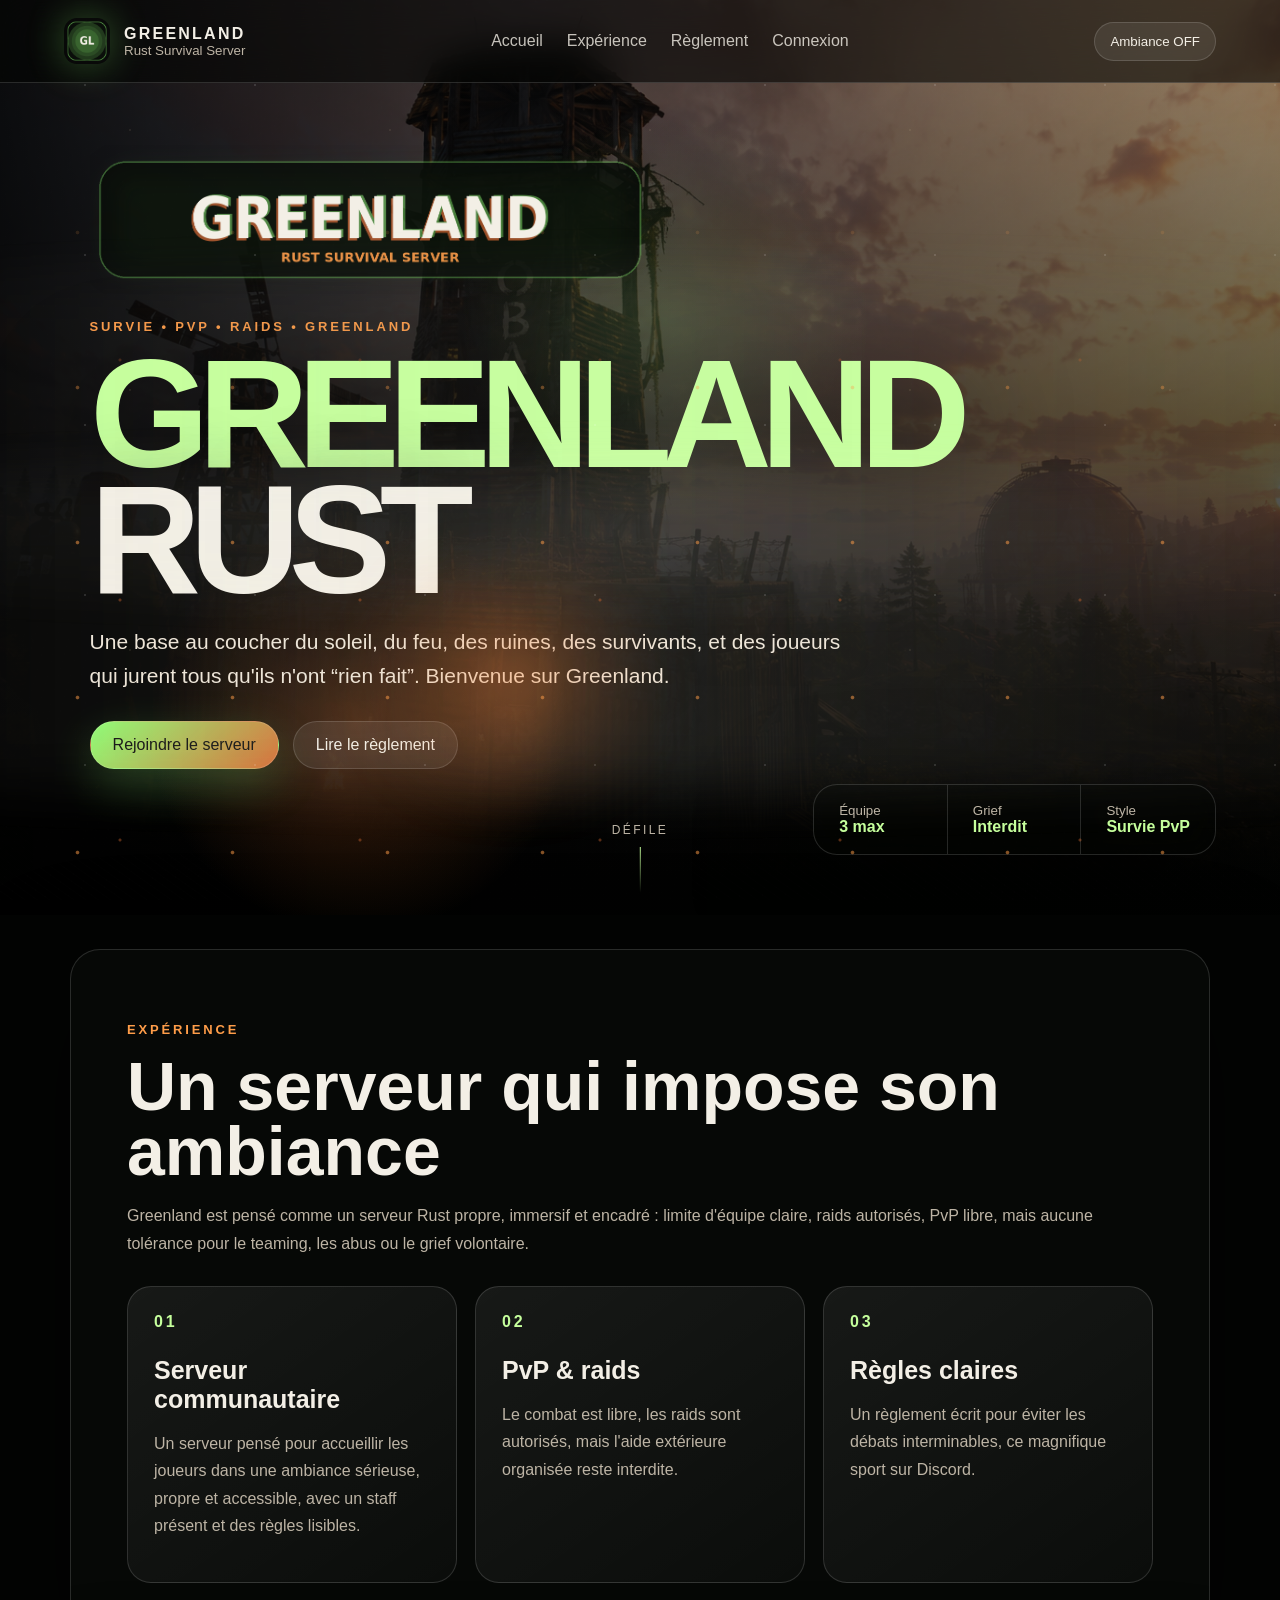
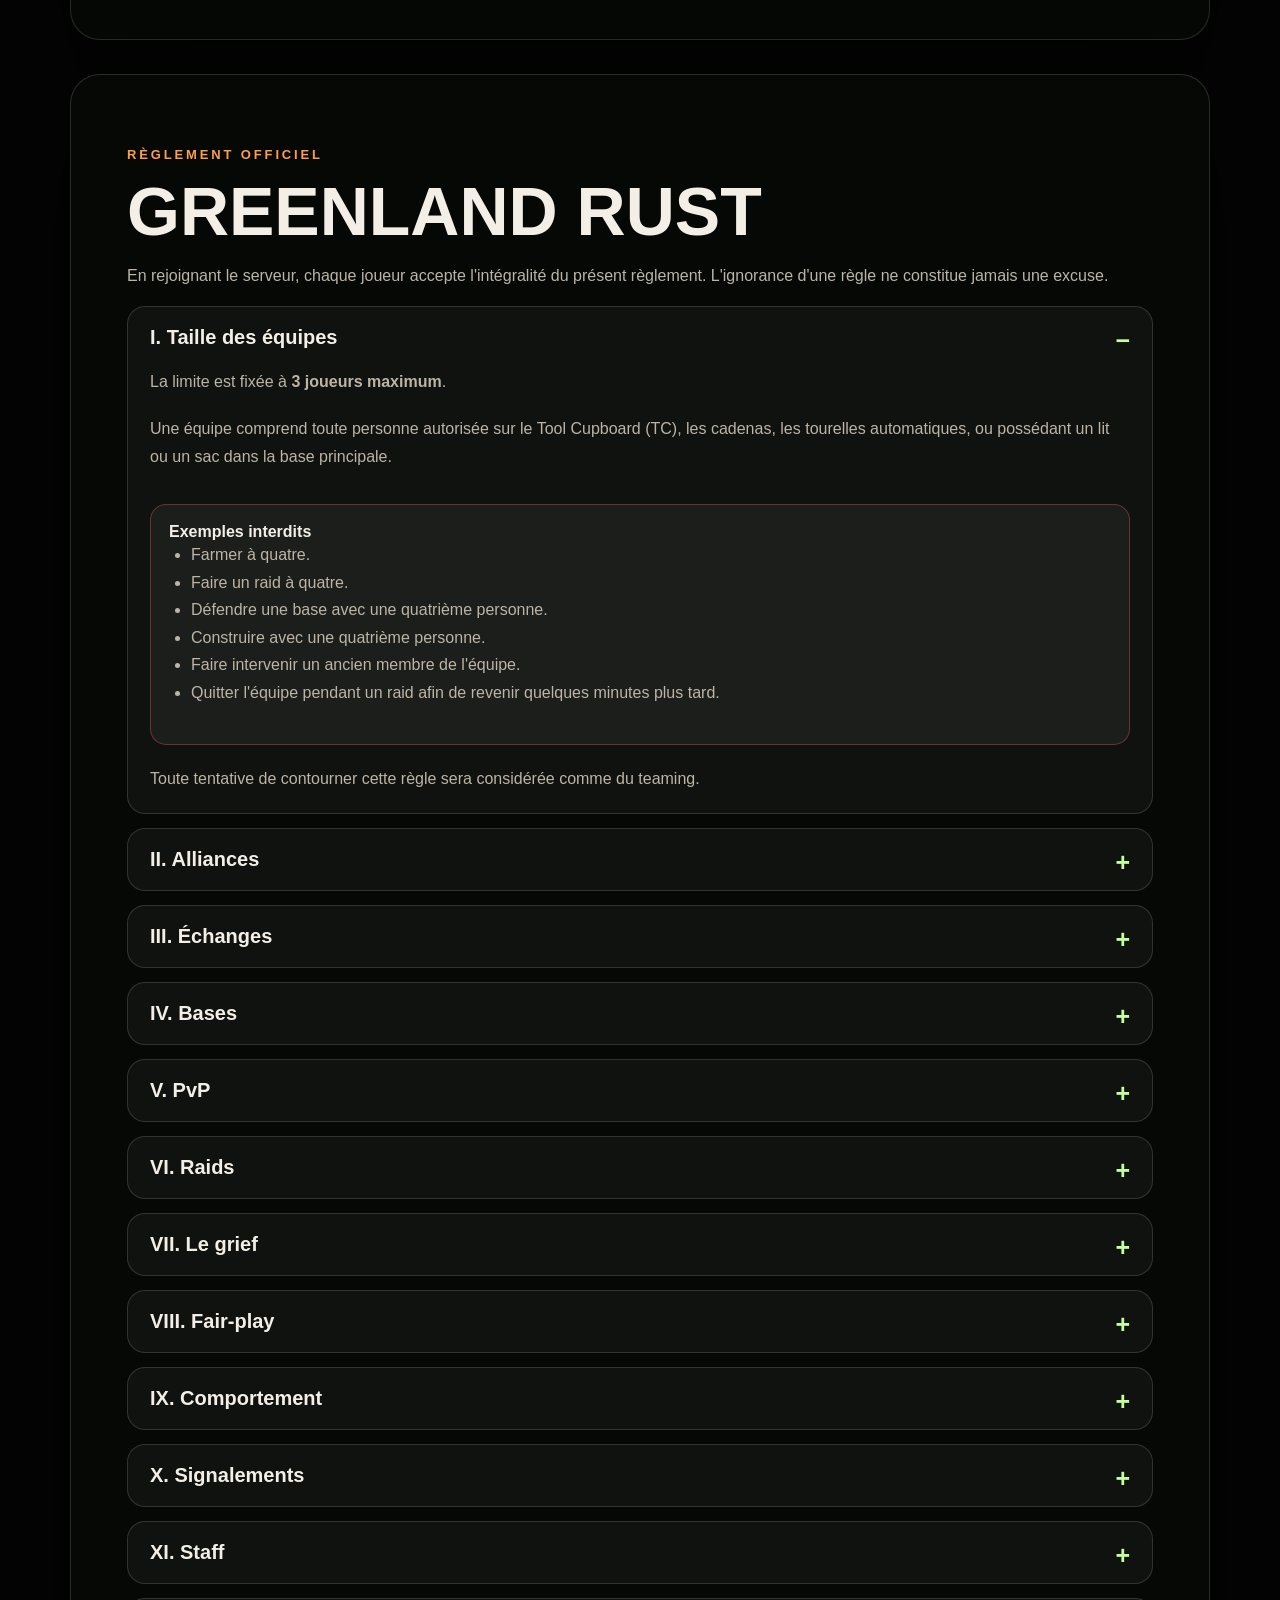
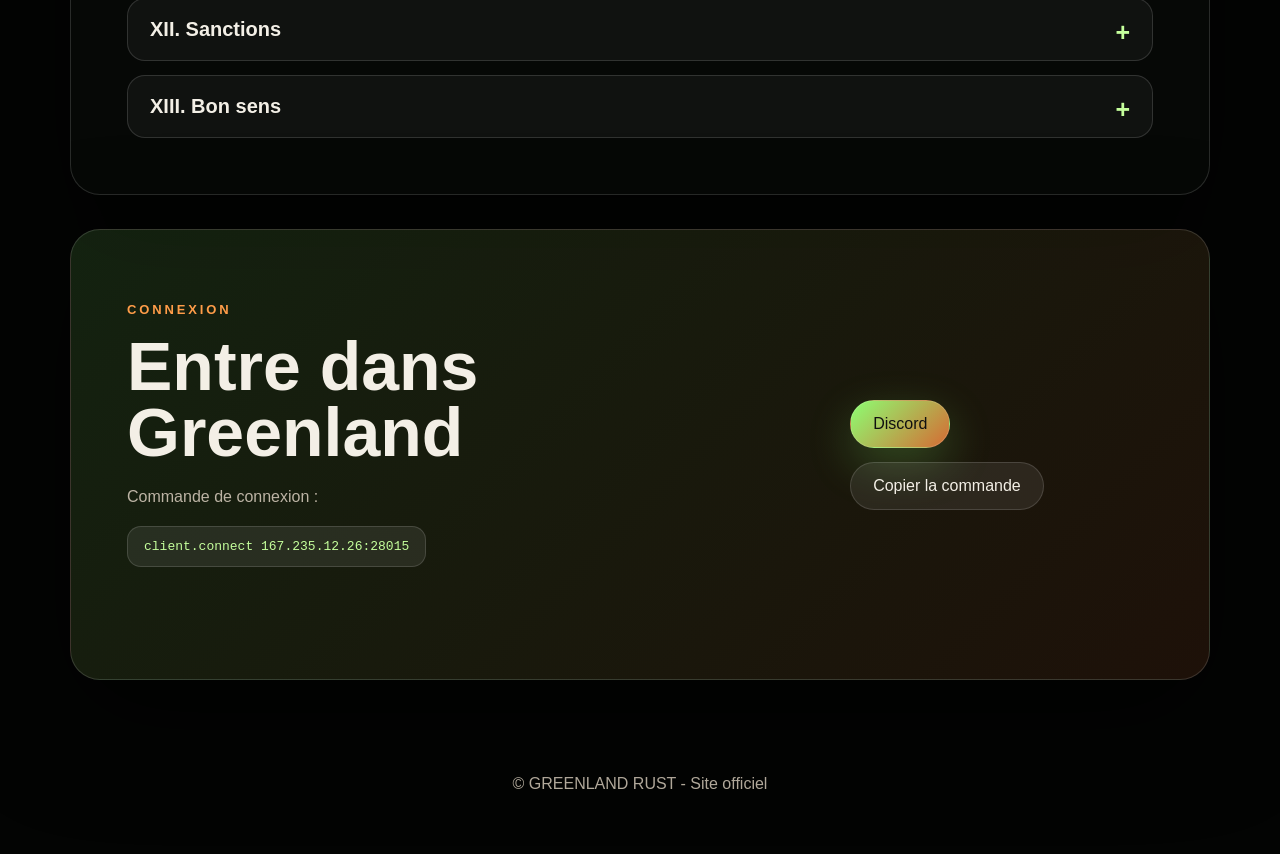
==== commit bc307bc0: "Add files via upload" ====
--- a/index.html
+++ b/index.html
@@ -20,6 +20,13 @@
   <div class="fog fog-a"></div>
   <div class="fog fog-b"></div>
   <div class="fire-pulse"></div>
+
+  <div class="side-art side-art-left" aria-hidden="true">
+    <img src="assets/rust-side-left.png" alt="">
+  </div>
+  <div class="side-art side-art-right" aria-hidden="true">
+    <img src="assets/rust-side-right.png" alt="">
+  </div>
 
   <header class="hero" id="accueil">
     <nav class="navbar">
--- a/css/style.css
+++ b/css/style.css
@@ -1 +1,5 @@
-*{box-sizing:border-box;scroll-behavior:smooth}:root{--black:#030403;--text:#f3efe6;--muted:#bdb4a5;--green:#8cff72;--green2:#c5ff9c;--rust:#d66a33;--orange:#ff9d49;--red:#ff5d55;--panel:rgba(8,11,8,.78);--border:rgba(255,255,255,.14);--shadow:0 35px 110px rgba(0,0,0,.65)}body{margin:0;background:var(--black);color:var(--text);font-family:Arial,Helvetica,sans-serif;overflow-x:hidden}.boot{position:fixed;inset:0;z-index:999;display:grid;place-content:center;text-align:center;gap:14px;background:#030403;animation:bootOut .9s ease 2.7s forwards}.boot-logo{font-size:clamp(44px,9vw,120px);line-height:.85;font-weight:900;color:var(--green2);letter-spacing:-.07em;text-shadow:0 0 45px rgba(140,255,114,.35)}.boot-text{color:var(--orange);text-transform:uppercase;letter-spacing:.22em;font-size:13px}.boot-bar{width:min(480px,72vw);height:4px;margin:10px auto 0;background:rgba(255,255,255,.13);overflow:hidden}.boot-bar span{display:block;height:100%;width:42%;background:linear-gradient(90deg,var(--green),var(--orange),var(--rust));animation:bootBar 2.15s ease forwards}@keyframes bootBar{from{transform:translateX(-110%)}to{transform:translateX(245%)}}@keyframes bootOut{to{opacity:0;visibility:hidden}}.grain,.dust,.embers,.fog,.fire-pulse{position:fixed;inset:0;pointer-events:none}.grain{z-index:90;opacity:.09;background-image:repeating-linear-gradient(35deg,rgba(255,255,255,.08) 0 1px,transparent 1px 7px),repeating-linear-gradient(105deg,rgba(255,255,255,.04) 0 1px,transparent 1px 11px)}.dust{z-index:8;opacity:.23;background-image:radial-gradient(circle,rgba(255,255,255,.55) 0 1px,transparent 1.5px),radial-gradient(circle,rgba(255,220,170,.35) 0 1px,transparent 1.5px);background-size:170px 170px,260px 260px;animation:dustMove 24s linear infinite}@keyframes dustMove{from{background-position:0 0,0 0}to{background-position:250px -520px,-330px -760px}}.embers{z-index:9;opacity:.55;background-image:radial-gradient(circle,rgba(255,157,73,.95) 0 1.3px,transparent 2.3px),radial-gradient(circle,rgba(214,106,51,.75) 0 1px,transparent 2px);background-size:155px 155px,240px 240px;animation:embersRise 9s linear infinite;mask-image:linear-gradient(to top,black 0 45%,transparent 85%)}@keyframes embersRise{from{background-position:0 700px,0 850px}to{background-position:140px -260px,-230px -420px}}.fog{z-index:7;height:36vh;top:auto;bottom:12vh;width:150vw;left:-25vw;background:linear-gradient(90deg,transparent,rgba(235,236,220,.17),transparent);filter:blur(28px);opacity:.75;animation:fogMove 14s ease-in-out infinite alternate}.fog-b{bottom:34vh;opacity:.45;animation-duration:18s;animation-delay:2s}@keyframes fogMove{from{transform:translateX(-10%) scaleX(.9)}to{transform:translateX(12%) scaleX(1.18)}}.fire-pulse{z-index:6;width:360px;height:260px;top:auto;right:auto;left:26%;bottom:10%;border-radius:50%;background:radial-gradient(circle,rgba(255,125,43,.42),rgba(255,125,43,.14) 38%,transparent 72%);filter:blur(22px);animation:fireGlow 1.15s ease-in-out infinite alternate}@keyframes fireGlow{from{transform:scale(.92);opacity:.55}to{transform:scale(1.12);opacity:.9}}.hero{min-height:100vh;position:relative;overflow:hidden;isolation:isolate;background:#050605}.hero-bg{position:absolute;inset:-4%;z-index:-3;background-image:url('../assets/greenland-hero.png');background-size:cover;background-position:center;animation:kenBurns 18s ease-in-out infinite alternate;transform-origin:center}.hero-shade{position:absolute;inset:0;z-index:-2;background:radial-gradient(circle at 28% 79%,rgba(255,123,43,.24),transparent 18%),radial-gradient(circle at 52% 35%,rgba(140,255,114,.13),transparent 23%),linear-gradient(90deg,rgba(0,0,0,.86),rgba(0,0,0,.42) 45%,rgba(0,0,0,.18)),linear-gradient(180deg,rgba(0,0,0,.2),#030403 96%)}@keyframes kenBurns{from{transform:scale(1.02) translate3d(-1.2%,.4%,0);filter:saturate(.94) contrast(1.05)}to{transform:scale(1.14) translate3d(2.4%,-1.4%,0);filter:saturate(1.08) contrast(1.14)}}.navbar{position:fixed;inset-inline:0;top:0;z-index:80;padding:18px clamp(18px,5vw,82px);display:flex;align-items:center;justify-content:space-between;background:rgba(3,4,3,.58);backdrop-filter:blur(18px);border-bottom:1px solid var(--border);animation:navDrop .85s ease 2.75s both}@keyframes navDrop{from{transform:translateY(-110%);opacity:0}to{transform:translateY(0);opacity:1}}.brand{color:var(--text);display:flex;gap:14px;align-items:center;text-decoration:none}.brand-icon{width:46px;height:46px;border-radius:13px;box-shadow:0 0 38px rgba(140,255,114,.32)}.brand strong{display:block;letter-spacing:.14em}.brand small{display:block;color:var(--muted)}.navlinks{display:flex;gap:24px}.navlinks a{color:var(--text);text-decoration:none;opacity:.8}.navlinks a:hover{color:var(--green2);opacity:1}.audio-btn,.burger{color:var(--text);background:rgba(255,255,255,.08);border:1px solid var(--border);border-radius:999px;padding:11px 15px;cursor:pointer}.audio-btn.active{color:#101010;background:linear-gradient(135deg,var(--green),var(--rust));font-weight:900}.burger{display:none;border-radius:12px;font-size:20px}.hero-content{position:relative;z-index:12;max-width:990px;padding:145px clamp(20px,7vw,100px) 90px}.main-logo{width:min(560px,80vw);display:block;margin-bottom:22px;animation:titleReveal .9s ease 3s both}.tagline,.section-tag{color:var(--orange);text-transform:uppercase;letter-spacing:.22em;font-size:13px;font-weight:900}h1{margin:0;font-size:clamp(64px,12vw,160px);line-height:.82;letter-spacing:-.075em;text-transform:uppercase;text-shadow:0 28px 100px rgba(0,0,0,.86);animation:titleReveal .9s ease 3.08s both}h1 span{color:var(--green2)}@keyframes titleReveal{from{opacity:0;transform:translateY(34px) scale(.97);filter:blur(6px)}to{opacity:1;transform:translateY(0) scale(1);filter:blur(0)}}.subtitle{max-width:760px;color:#eee5d8;font-size:21px;line-height:1.62;text-shadow:0 8px 30px rgba(0,0,0,.88);animation:fadeUp .85s ease 3.25s both}.hero-actions{display:flex;gap:14px;flex-wrap:wrap;margin-top:28px;animation:fadeUp .85s ease 3.45s both}@keyframes fadeUp{from{opacity:0;transform:translateY(28px)}to{opacity:1;transform:translateY(0)}}.btn{display:inline-block;padding:14px 22px;border-radius:999px;border:1px solid var(--border);text-decoration:none;font-weight:900;transition:.2s ease;cursor:pointer;font:inherit}.btn:hover{transform:translateY(-3px)}.main{background:linear-gradient(135deg,var(--green),var(--rust));color:#101010;box-shadow:0 16px 46px rgba(140,255,114,.23)}.ghost{color:var(--text);background:rgba(255,255,255,.08)}.copy-feedback{min-height:24px;color:var(--green2);font-weight:800}.hud{position:absolute;right:clamp(18px,5vw,82px);bottom:60px;z-index:12;display:grid;grid-template-columns:repeat(3,1fr);border:1px solid var(--border);border-radius:24px;overflow:hidden;background:rgba(3,4,3,.54);backdrop-filter:blur(18px);box-shadow:var(--shadow);animation:fadeUp .85s ease 3.55s both}.hud div{padding:18px 25px;border-right:1px solid var(--border)}.hud div:last-child{border-right:none}.hud small{display:block;color:var(--muted)}.hud strong{color:var(--green2)}.scroll-cue{position:absolute;left:50%;bottom:22px;z-index:12;transform:translateX(-50%);color:var(--muted);text-transform:uppercase;letter-spacing:.2em;font-size:12px}.scroll-cue:after{content:'';display:block;width:1px;height:46px;margin:10px auto 0;background:linear-gradient(var(--green2),transparent);animation:scrollLine 1.25s ease-in-out infinite}@keyframes scrollLine{50%{height:26px;opacity:.45}}main{width:min(1140px,calc(100% - 34px));margin:0 auto;position:relative;z-index:15}.panel{margin:34px 0;padding:clamp(28px,5vw,56px);background:var(--panel);border:1px solid var(--border);border-radius:30px;box-shadow:var(--shadow)}h2{margin:0 0 18px;font-size:clamp(34px,6vw,68px);line-height:.96}p,li{color:var(--muted);line-height:1.72}.cards{display:grid;grid-template-columns:repeat(3,1fr);gap:18px;margin-top:28px}.cards article{padding:26px;border-radius:24px;border:1px solid var(--border);background:linear-gradient(145deg,rgba(255,255,255,.07),rgba(255,255,255,.025));transition:.2s ease}.cards article:hover{transform:translateY(-7px);border-color:rgba(140,255,114,.45)}.cards span{color:var(--green2);font-weight:900;letter-spacing:.18em}h3{font-size:25px;margin-bottom:8px}.accordion{display:grid;gap:14px}details{border:1px solid var(--border);border-radius:18px;background:rgba(255,255,255,.045);overflow:hidden}summary{padding:19px 22px;font-size:20px;font-weight:900;cursor:pointer;list-style:none}summary::-webkit-details-marker{display:none}summary:after{content:'+';float:right;color:var(--green2);font-size:25px}details[open] summary:after{content:'−'}details p,details ul{margin:0;padding:0 22px 20px}.bad-box,.good-box{margin:14px 22px 20px;padding:18px;border-radius:16px;border:1px solid var(--border);background:rgba(255,255,255,.05)}.bad-box{border-color:rgba(255,93,85,.35)}.good-box{border-color:rgba(140,255,114,.35)}.danger{color:var(--red)}.sanctions{display:grid;grid-template-columns:repeat(2,1fr);gap:12px;padding:0 22px 20px}.sanctions div{padding:16px;border-radius:14px;border:1px solid var(--border);background:rgba(255,255,255,.05)}.sanctions strong{display:block}.sanctions span{color:var(--muted)}code{display:inline-block;padding:12px 16px;border-radius:14px;background:rgba(255,255,255,.08);border:1px solid var(--border);color:var(--green2)}.join{display:flex;align-items:center;justify-content:space-between;gap:28px;background:linear-gradient(135deg,rgba(140,255,114,.12),rgba(214,106,51,.13))}.join-actions{display:flex;gap:14px;flex-wrap:wrap}footer{text-align:center;padding:40px 20px;color:var(--muted)}.reveal{opacity:0;transform:translateY(36px);transition:.75s ease}.reveal.visible{opacity:1;transform:translateY(0)}@media(max-width:900px){.navlinks{display:none}.burger{display:block}.navlinks.open{display:grid;position:absolute;top:78px;right:18px;padding:18px;border-radius:18px;background:rgba(3,4,3,.94);border:1px solid var(--border)}.audio-btn{display:none}.hero-content{padding-top:130px}.hud{position:relative;right:auto;bottom:auto;margin:-50px 17px 40px;grid-template-columns:1fr}.hud div{border-right:none;border-bottom:1px solid var(--border)}.cards,.sanctions{grid-template-columns:1fr}.join{flex-direction:column;align-items:flex-start}.fire-pulse{left:10%;bottom:8%}}+*{box-sizing:border-box;scroll-behavior:smooth}:root{--black:#030403;--text:#f3efe6;--muted:#bdb4a5;--green:#8cff72;--green2:#c5ff9c;--rust:#d66a33;--orange:#ff9d49;--red:#ff5d55;--panel:rgba(8,11,8,.78);--border:rgba(255,255,255,.14);--shadow:0 35px 110px rgba(0,0,0,.65)}body{margin:0;background:var(--black);color:var(--text);font-family:Arial,Helvetica,sans-serif;overflow-x:hidden}.boot{position:fixed;inset:0;z-index:999;display:grid;place-content:center;text-align:center;gap:14px;background:#030403;animation:bootOut .9s ease 2.7s forwards}.boot-logo{font-size:clamp(44px,9vw,120px);line-height:.85;font-weight:900;color:var(--green2);letter-spacing:-.07em;text-shadow:0 0 45px rgba(140,255,114,.35)}.boot-text{color:var(--orange);text-transform:uppercase;letter-spacing:.22em;font-size:13px}.boot-bar{width:min(480px,72vw);height:4px;margin:10px auto 0;background:rgba(255,255,255,.13);overflow:hidden}.boot-bar span{display:block;height:100%;width:42%;background:linear-gradient(90deg,var(--green),var(--orange),var(--rust));animation:bootBar 2.15s ease forwards}@keyframes bootBar{from{transform:translateX(-110%)}to{transform:translateX(245%)}}@keyframes bootOut{to{opacity:0;visibility:hidden}}.grain,.dust,.embers,.fog,.fire-pulse{position:fixed;inset:0;pointer-events:none}.grain{z-index:90;opacity:.09;background-image:repeating-linear-gradient(35deg,rgba(255,255,255,.08) 0 1px,transparent 1px 7px),repeating-linear-gradient(105deg,rgba(255,255,255,.04) 0 1px,transparent 1px 11px)}.dust{z-index:8;opacity:.23;background-image:radial-gradient(circle,rgba(255,255,255,.55) 0 1px,transparent 1.5px),radial-gradient(circle,rgba(255,220,170,.35) 0 1px,transparent 1.5px);background-size:170px 170px,260px 260px;animation:dustMove 24s linear infinite}@keyframes dustMove{from{background-position:0 0,0 0}to{background-position:250px -520px,-330px -760px}}.embers{z-index:9;opacity:.55;background-image:radial-gradient(circle,rgba(255,157,73,.95) 0 1.3px,transparent 2.3px),radial-gradient(circle,rgba(214,106,51,.75) 0 1px,transparent 2px);background-size:155px 155px,240px 240px;animation:embersRise 9s linear infinite;mask-image:linear-gradient(to top,black 0 45%,transparent 85%)}@keyframes embersRise{from{background-position:0 700px,0 850px}to{background-position:140px -260px,-230px -420px}}.fog{z-index:7;height:36vh;top:auto;bottom:12vh;width:150vw;left:-25vw;background:linear-gradient(90deg,transparent,rgba(235,236,220,.17),transparent);filter:blur(28px);opacity:.75;animation:fogMove 14s ease-in-out infinite alternate}.fog-b{bottom:34vh;opacity:.45;animation-duration:18s;animation-delay:2s}@keyframes fogMove{from{transform:translateX(-10%) scaleX(.9)}to{transform:translateX(12%) scaleX(1.18)}}.fire-pulse{z-index:6;width:360px;height:260px;top:auto;right:auto;left:26%;bottom:10%;border-radius:50%;background:radial-gradient(circle,rgba(255,125,43,.42),rgba(255,125,43,.14) 38%,transparent 72%);filter:blur(22px);animation:fireGlow 1.15s ease-in-out infinite alternate}@keyframes fireGlow{from{transform:scale(.92);opacity:.55}to{transform:scale(1.12);opacity:.9}}.hero{min-height:100vh;position:relative;overflow:hidden;isolation:isolate;background:#050605}.hero-bg{position:absolute;inset:-4%;z-index:-3;background-image:url('../assets/greenland-hero.png');background-size:cover;background-position:center;animation:kenBurns 18s ease-in-out infinite alternate;transform-origin:center}.hero-shade{position:absolute;inset:0;z-index:-2;background:radial-gradient(circle at 28% 79%,rgba(255,123,43,.24),transparent 18%),radial-gradient(circle at 52% 35%,rgba(140,255,114,.13),transparent 23%),linear-gradient(90deg,rgba(0,0,0,.86),rgba(0,0,0,.42) 45%,rgba(0,0,0,.18)),linear-gradient(180deg,rgba(0,0,0,.2),#030403 96%)}@keyframes kenBurns{from{transform:scale(1.02) translate3d(-1.2%,.4%,0);filter:saturate(.94) contrast(1.05)}to{transform:scale(1.14) translate3d(2.4%,-1.4%,0);filter:saturate(1.08) contrast(1.14)}}.navbar{position:fixed;inset-inline:0;top:0;z-index:80;padding:18px clamp(18px,5vw,82px);display:flex;align-items:center;justify-content:space-between;background:rgba(3,4,3,.58);backdrop-filter:blur(18px);border-bottom:1px solid var(--border);animation:navDrop .85s ease 2.75s both}@keyframes navDrop{from{transform:translateY(-110%);opacity:0}to{transform:translateY(0);opacity:1}}.brand{color:var(--text);display:flex;gap:14px;align-items:center;text-decoration:none}.brand-icon{width:46px;height:46px;border-radius:13px;box-shadow:0 0 38px rgba(140,255,114,.32)}.brand strong{display:block;letter-spacing:.14em}.brand small{display:block;color:var(--muted)}.navlinks{display:flex;gap:24px}.navlinks a{color:var(--text);text-decoration:none;opacity:.8}.navlinks a:hover{color:var(--green2);opacity:1}.audio-btn,.burger{color:var(--text);background:rgba(255,255,255,.08);border:1px solid var(--border);border-radius:999px;padding:11px 15px;cursor:pointer}.audio-btn.active{color:#101010;background:linear-gradient(135deg,var(--green),var(--rust));font-weight:900}.burger{display:none;border-radius:12px;font-size:20px}.hero-content{position:relative;z-index:12;max-width:990px;padding:145px clamp(20px,7vw,100px) 90px}.main-logo{width:min(560px,80vw);display:block;margin-bottom:22px;animation:titleReveal .9s ease 3s both}.tagline,.section-tag{color:var(--orange);text-transform:uppercase;letter-spacing:.22em;font-size:13px;font-weight:900}h1{margin:0;font-size:clamp(64px,12vw,160px);line-height:.82;letter-spacing:-.075em;text-transform:uppercase;text-shadow:0 28px 100px rgba(0,0,0,.86);animation:titleReveal .9s ease 3.08s both}h1 span{color:var(--green2)}@keyframes titleReveal{from{opacity:0;transform:translateY(34px) scale(.97);filter:blur(6px)}to{opacity:1;transform:translateY(0) scale(1);filter:blur(0)}}.subtitle{max-width:760px;color:#eee5d8;font-size:21px;line-height:1.62;text-shadow:0 8px 30px rgba(0,0,0,.88);animation:fadeUp .85s ease 3.25s both}.hero-actions{display:flex;gap:14px;flex-wrap:wrap;margin-top:28px;animation:fadeUp .85s ease 3.45s both}@keyframes fadeUp{from{opacity:0;transform:translateY(28px)}to{opacity:1;transform:translateY(0)}}.btn{display:inline-block;padding:14px 22px;border-radius:999px;border:1px solid var(--border);text-decoration:none;font-weight:900;transition:.2s ease;cursor:pointer;font:inherit}.btn:hover{transform:translateY(-3px)}.main{background:linear-gradient(135deg,var(--green),var(--rust));color:#101010;box-shadow:0 16px 46px rgba(140,255,114,.23)}.ghost{color:var(--text);background:rgba(255,255,255,.08)}.copy-feedback{min-height:24px;color:var(--green2);font-weight:800}.hud{position:absolute;right:clamp(18px,5vw,82px);bottom:60px;z-index:12;display:grid;grid-template-columns:repeat(3,1fr);border:1px solid var(--border);border-radius:24px;overflow:hidden;background:rgba(3,4,3,.54);backdrop-filter:blur(18px);box-shadow:var(--shadow);animation:fadeUp .85s ease 3.55s both}.hud div{padding:18px 25px;border-right:1px solid var(--border)}.hud div:last-child{border-right:none}.hud small{display:block;color:var(--muted)}.hud strong{color:var(--green2)}.scroll-cue{position:absolute;left:50%;bottom:22px;z-index:12;transform:translateX(-50%);color:var(--muted);text-transform:uppercase;letter-spacing:.2em;font-size:12px}.scroll-cue:after{content:'';display:block;width:1px;height:46px;margin:10px auto 0;background:linear-gradient(var(--green2),transparent);animation:scrollLine 1.25s ease-in-out infinite}@keyframes scrollLine{50%{height:26px;opacity:.45}}
+.side-art{position:fixed;top:108px;z-index:12;width:clamp(120px,calc((100vw - 1184px)/2 - 12px),260px);height:calc(100vh - 132px);pointer-events:none;opacity:0;visibility:hidden;transition:opacity .55s ease,transform .55s ease,visibility .55s;display:flex;align-items:flex-start;filter:drop-shadow(0 18px 38px rgba(0,0,0,.55))}.side-art img{display:block;width:100%;height:auto;max-height:100%;object-fit:contain;object-position:top center;-webkit-mask-image:linear-gradient(to bottom,transparent 0,black 5%,black 88%,transparent 100%);mask-image:linear-gradient(to bottom,transparent 0,black 5%,black 88%,transparent 100%)}.side-art-left{left:12px;transform:translateX(-24px)}.side-art-right{right:12px;transform:translateX(24px)}body.side-art-visible .side-art{opacity:.92;visibility:visible;transform:translateX(0)}
+main{width:min(1140px,calc(100% - 34px));margin:0 auto;position:relative;z-index:15}.panel{margin:34px 0;padding:clamp(28px,5vw,56px);background:var(--panel);border:1px solid var(--border);border-radius:30px;box-shadow:var(--shadow)}h2{margin:0 0 18px;font-size:clamp(34px,6vw,68px);line-height:.96}p,li{color:var(--muted);line-height:1.72}.cards{display:grid;grid-template-columns:repeat(3,1fr);gap:18px;margin-top:28px}.cards article{padding:26px;border-radius:24px;border:1px solid var(--border);background:linear-gradient(145deg,rgba(255,255,255,.07),rgba(255,255,255,.025));transition:.2s ease}.cards article:hover{transform:translateY(-7px);border-color:rgba(140,255,114,.45)}.cards span{color:var(--green2);font-weight:900;letter-spacing:.18em}h3{font-size:25px;margin-bottom:8px}.accordion{display:grid;gap:14px}details{border:1px solid var(--border);border-radius:18px;background:rgba(255,255,255,.045);overflow:hidden}summary{padding:19px 22px;font-size:20px;font-weight:900;cursor:pointer;list-style:none}summary::-webkit-details-marker{display:none}summary:after{content:'+';float:right;color:var(--green2);font-size:25px}details[open] summary:after{content:'−'}details p,details ul{margin:0;padding:0 22px 20px}.bad-box,.good-box{margin:14px 22px 20px;padding:18px;border-radius:16px;border:1px solid var(--border);background:rgba(255,255,255,.05)}.bad-box{border-color:rgba(255,93,85,.35)}.good-box{border-color:rgba(140,255,114,.35)}.danger{color:var(--red)}.sanctions{display:grid;grid-template-columns:repeat(2,1fr);gap:12px;padding:0 22px 20px}.sanctions div{padding:16px;border-radius:14px;border:1px solid var(--border);background:rgba(255,255,255,.05)}.sanctions strong{display:block}.sanctions span{color:var(--muted)}code{display:inline-block;padding:12px 16px;border-radius:14px;background:rgba(255,255,255,.08);border:1px solid var(--border);color:var(--green2)}.join{display:flex;align-items:center;justify-content:space-between;gap:28px;background:linear-gradient(135deg,rgba(140,255,114,.12),rgba(214,106,51,.13))}.join-actions{display:flex;gap:14px;flex-wrap:wrap}footer{text-align:center;padding:40px 20px;color:var(--muted)}.reveal{opacity:0;transform:translateY(36px);transition:.75s ease}.reveal.visible{opacity:1;transform:translateY(0)}@media(max-width:900px){.navlinks{display:none}.burger{display:block}.navlinks.open{display:grid;position:absolute;top:78px;right:18px;padding:18px;border-radius:18px;background:rgba(3,4,3,.94);border:1px solid var(--border)}.audio-btn{display:none}.hero-content{padding-top:130px}.hud{position:relative;right:auto;bottom:auto;margin:-50px 17px 40px;grid-template-columns:1fr}.hud div{border-right:none;border-bottom:1px solid var(--border)}.cards,.sanctions{grid-template-columns:1fr}.join{flex-direction:column;align-items:flex-start}.fire-pulse{left:10%;bottom:8%}}
+@media(max-width:1399px){.side-art{display:none}}
+@media(max-height:700px){.side-art{top:92px;height:calc(100vh - 108px)}}
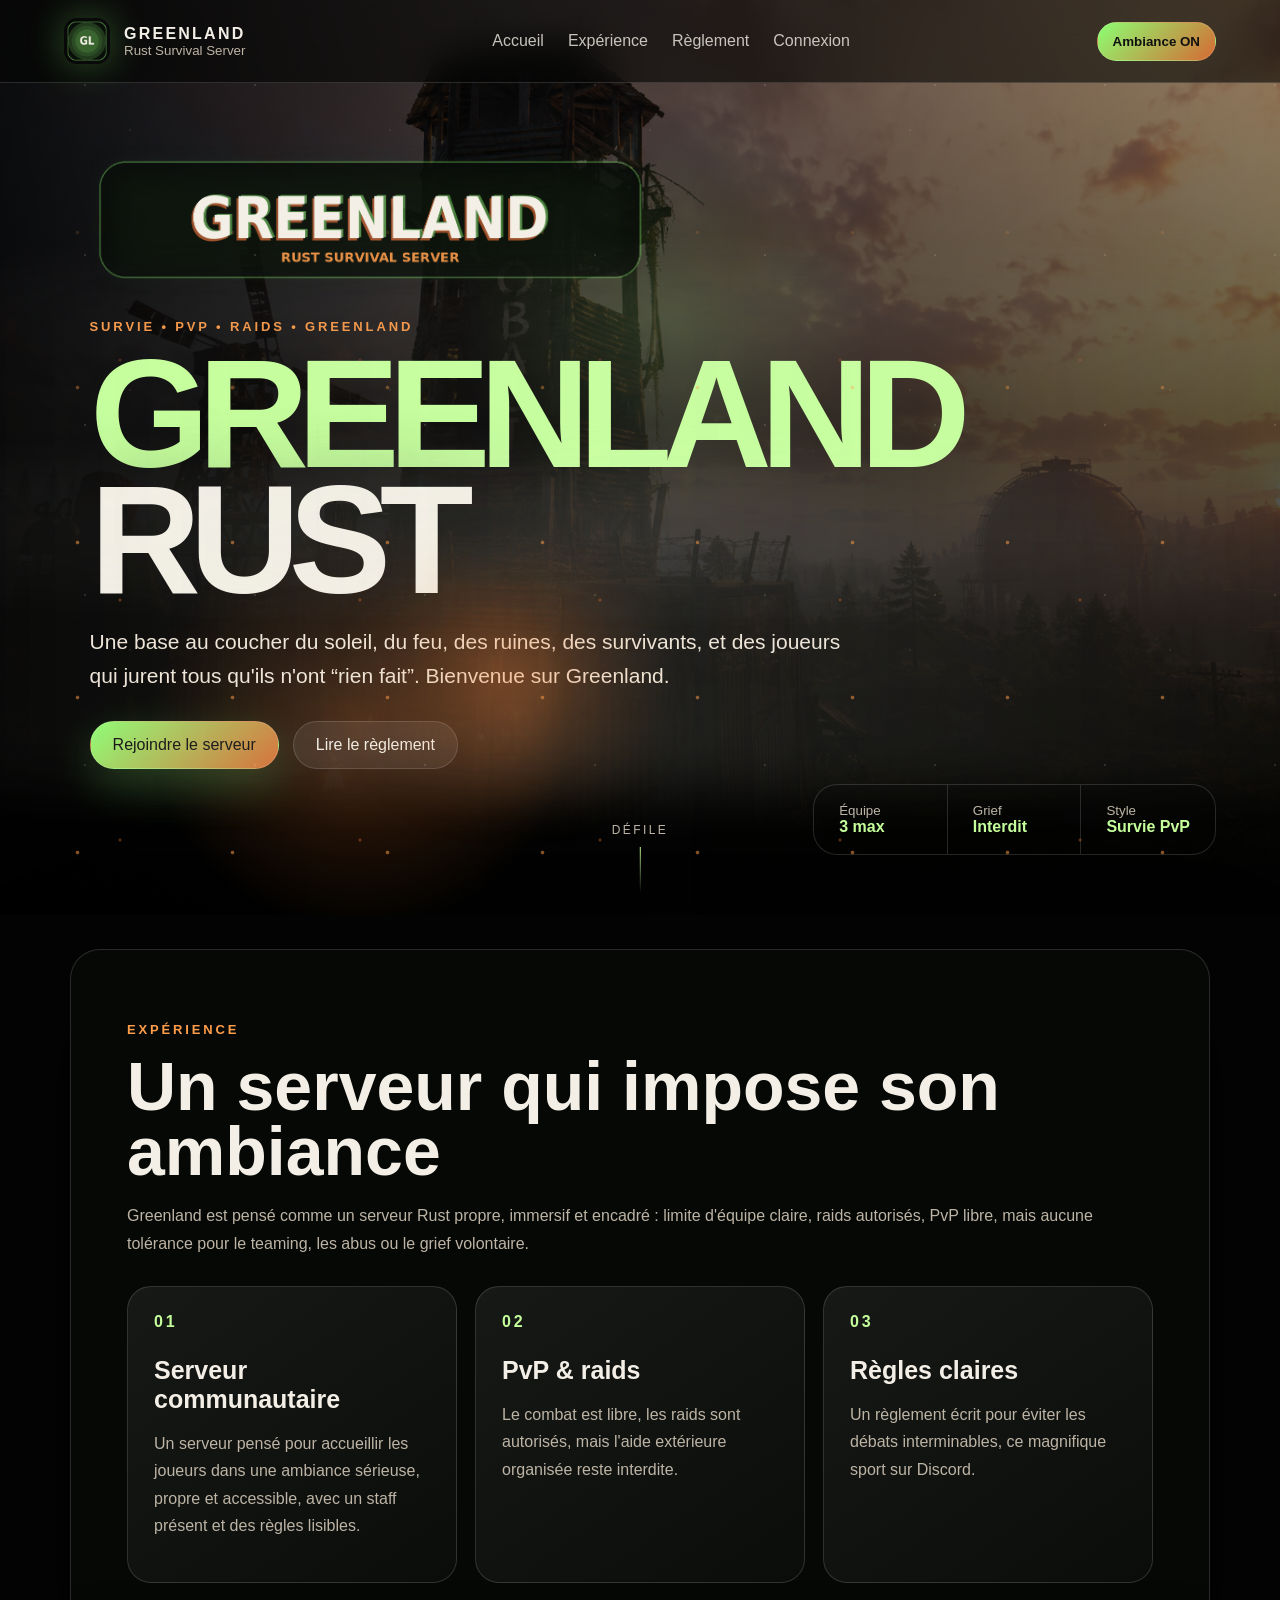
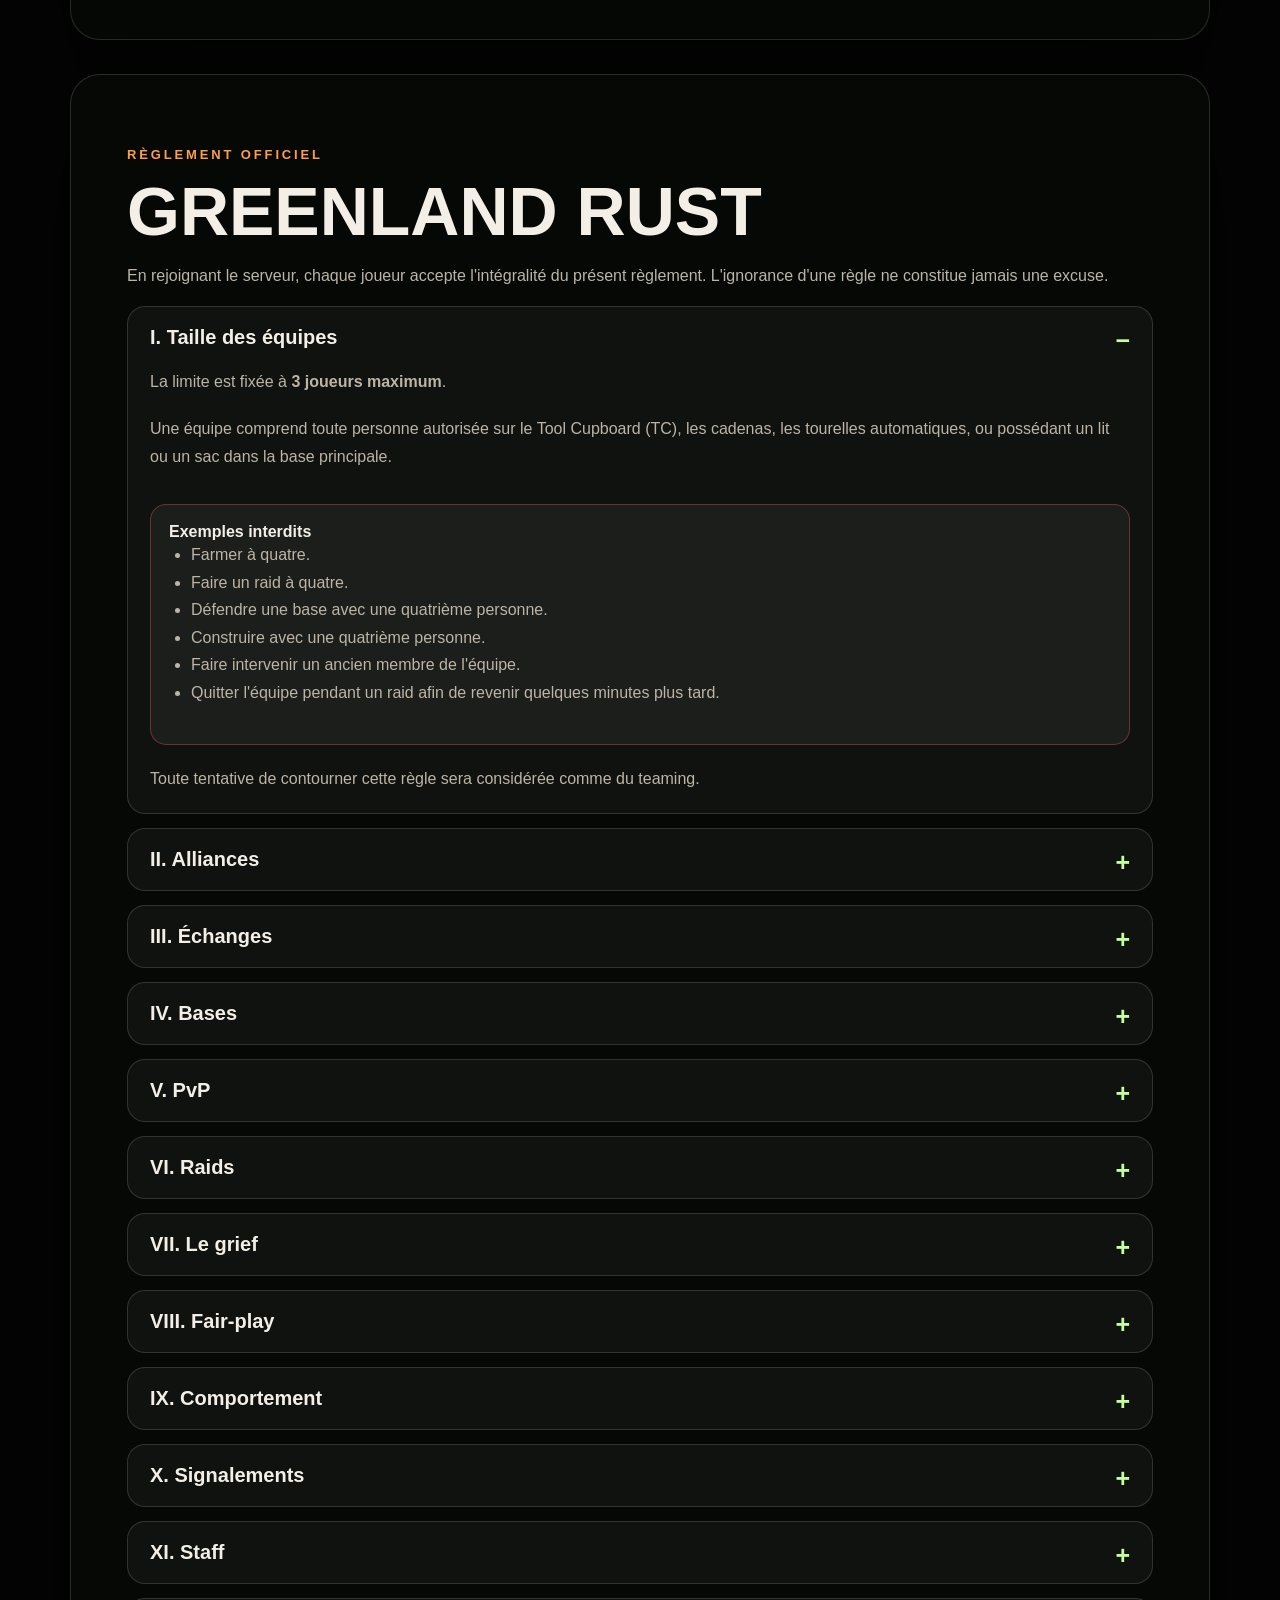
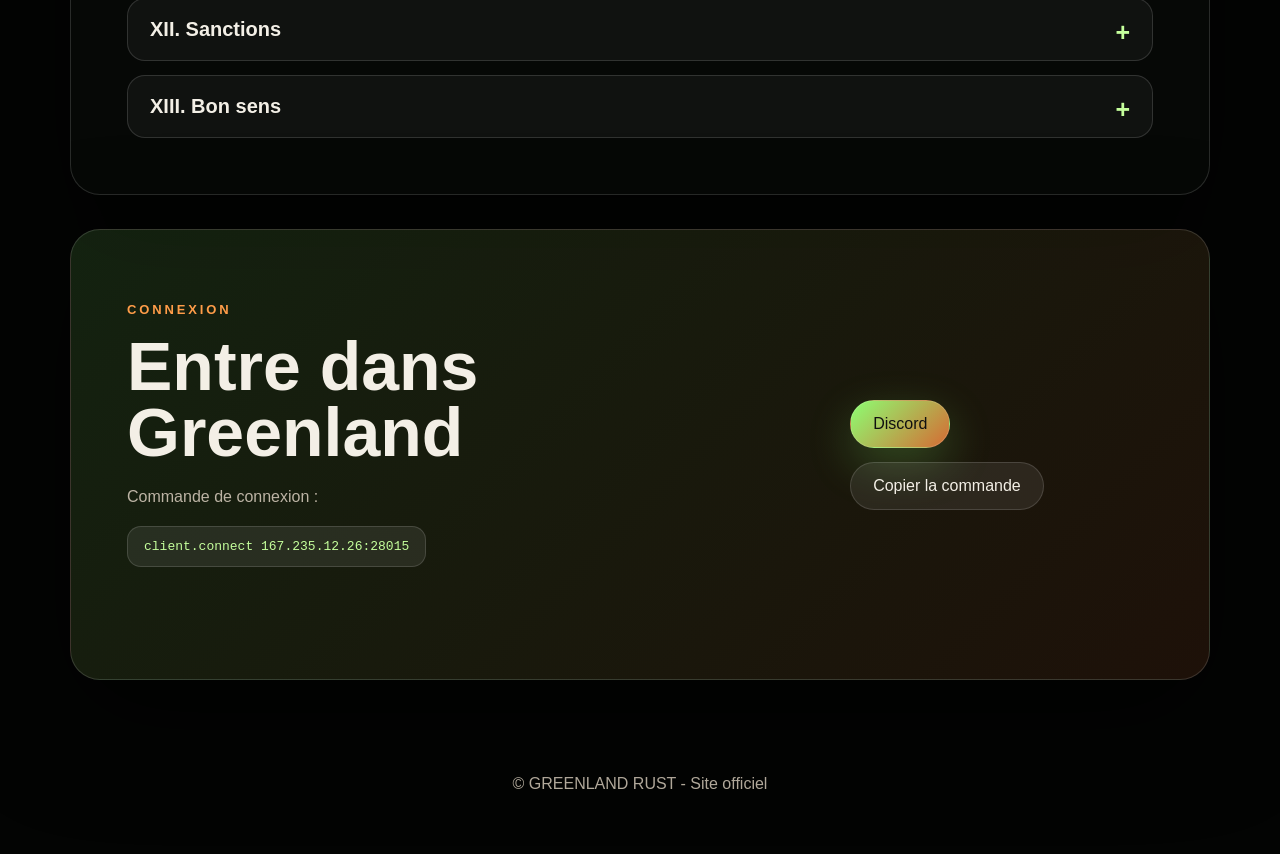
==== commit 4df52666: "Add files via upload" ====
--- a/index.html
+++ b/index.html
@@ -21,12 +21,7 @@
   <div class="fog fog-b"></div>
   <div class="fire-pulse"></div>
 
-  <div class="side-art side-art-left" aria-hidden="true">
-    <img src="assets/rust-side-left.png" alt="">
-  </div>
-  <div class="side-art side-art-right" aria-hidden="true">
-    <img src="assets/rust-side-right.png" alt="">
-  </div>
+  <div class="full-scene-art" aria-hidden="true"></div>
 
   <header class="hero" id="accueil">
     <nav class="navbar">
@@ -47,7 +42,7 @@
         <a href="#connexion">Connexion</a>
       </div>
 
-      <button class="audio-btn" id="audioBtn" type="button">Ambiance OFF</button>
+      <button class="audio-btn active" id="audioBtn" type="button">Ambiance ON</button>
     </nav>
 
     <div class="hero-bg"></div>
@@ -292,7 +287,7 @@
     </section>
   </main>
 
-  <audio id="ambienceAudio" src="assets/ambiance.mp3" loop preload="auto"></audio>
+  <audio id="ambienceAudio" src="assets/ambiance.mp3" loop preload="auto" autoplay></audio>
   <footer>
     <p>© GREENLAND RUST - Site officiel</p>
   </footer>
--- a/css/style.css
+++ b/css/style.css
@@ -1,5 +1,5 @@
 *{box-sizing:border-box;scroll-behavior:smooth}:root{--black:#030403;--text:#f3efe6;--muted:#bdb4a5;--green:#8cff72;--green2:#c5ff9c;--rust:#d66a33;--orange:#ff9d49;--red:#ff5d55;--panel:rgba(8,11,8,.78);--border:rgba(255,255,255,.14);--shadow:0 35px 110px rgba(0,0,0,.65)}body{margin:0;background:var(--black);color:var(--text);font-family:Arial,Helvetica,sans-serif;overflow-x:hidden}.boot{position:fixed;inset:0;z-index:999;display:grid;place-content:center;text-align:center;gap:14px;background:#030403;animation:bootOut .9s ease 2.7s forwards}.boot-logo{font-size:clamp(44px,9vw,120px);line-height:.85;font-weight:900;color:var(--green2);letter-spacing:-.07em;text-shadow:0 0 45px rgba(140,255,114,.35)}.boot-text{color:var(--orange);text-transform:uppercase;letter-spacing:.22em;font-size:13px}.boot-bar{width:min(480px,72vw);height:4px;margin:10px auto 0;background:rgba(255,255,255,.13);overflow:hidden}.boot-bar span{display:block;height:100%;width:42%;background:linear-gradient(90deg,var(--green),var(--orange),var(--rust));animation:bootBar 2.15s ease forwards}@keyframes bootBar{from{transform:translateX(-110%)}to{transform:translateX(245%)}}@keyframes bootOut{to{opacity:0;visibility:hidden}}.grain,.dust,.embers,.fog,.fire-pulse{position:fixed;inset:0;pointer-events:none}.grain{z-index:90;opacity:.09;background-image:repeating-linear-gradient(35deg,rgba(255,255,255,.08) 0 1px,transparent 1px 7px),repeating-linear-gradient(105deg,rgba(255,255,255,.04) 0 1px,transparent 1px 11px)}.dust{z-index:8;opacity:.23;background-image:radial-gradient(circle,rgba(255,255,255,.55) 0 1px,transparent 1.5px),radial-gradient(circle,rgba(255,220,170,.35) 0 1px,transparent 1.5px);background-size:170px 170px,260px 260px;animation:dustMove 24s linear infinite}@keyframes dustMove{from{background-position:0 0,0 0}to{background-position:250px -520px,-330px -760px}}.embers{z-index:9;opacity:.55;background-image:radial-gradient(circle,rgba(255,157,73,.95) 0 1.3px,transparent 2.3px),radial-gradient(circle,rgba(214,106,51,.75) 0 1px,transparent 2px);background-size:155px 155px,240px 240px;animation:embersRise 9s linear infinite;mask-image:linear-gradient(to top,black 0 45%,transparent 85%)}@keyframes embersRise{from{background-position:0 700px,0 850px}to{background-position:140px -260px,-230px -420px}}.fog{z-index:7;height:36vh;top:auto;bottom:12vh;width:150vw;left:-25vw;background:linear-gradient(90deg,transparent,rgba(235,236,220,.17),transparent);filter:blur(28px);opacity:.75;animation:fogMove 14s ease-in-out infinite alternate}.fog-b{bottom:34vh;opacity:.45;animation-duration:18s;animation-delay:2s}@keyframes fogMove{from{transform:translateX(-10%) scaleX(.9)}to{transform:translateX(12%) scaleX(1.18)}}.fire-pulse{z-index:6;width:360px;height:260px;top:auto;right:auto;left:26%;bottom:10%;border-radius:50%;background:radial-gradient(circle,rgba(255,125,43,.42),rgba(255,125,43,.14) 38%,transparent 72%);filter:blur(22px);animation:fireGlow 1.15s ease-in-out infinite alternate}@keyframes fireGlow{from{transform:scale(.92);opacity:.55}to{transform:scale(1.12);opacity:.9}}.hero{min-height:100vh;position:relative;overflow:hidden;isolation:isolate;background:#050605}.hero-bg{position:absolute;inset:-4%;z-index:-3;background-image:url('../assets/greenland-hero.png');background-size:cover;background-position:center;animation:kenBurns 18s ease-in-out infinite alternate;transform-origin:center}.hero-shade{position:absolute;inset:0;z-index:-2;background:radial-gradient(circle at 28% 79%,rgba(255,123,43,.24),transparent 18%),radial-gradient(circle at 52% 35%,rgba(140,255,114,.13),transparent 23%),linear-gradient(90deg,rgba(0,0,0,.86),rgba(0,0,0,.42) 45%,rgba(0,0,0,.18)),linear-gradient(180deg,rgba(0,0,0,.2),#030403 96%)}@keyframes kenBurns{from{transform:scale(1.02) translate3d(-1.2%,.4%,0);filter:saturate(.94) contrast(1.05)}to{transform:scale(1.14) translate3d(2.4%,-1.4%,0);filter:saturate(1.08) contrast(1.14)}}.navbar{position:fixed;inset-inline:0;top:0;z-index:80;padding:18px clamp(18px,5vw,82px);display:flex;align-items:center;justify-content:space-between;background:rgba(3,4,3,.58);backdrop-filter:blur(18px);border-bottom:1px solid var(--border);animation:navDrop .85s ease 2.75s both}@keyframes navDrop{from{transform:translateY(-110%);opacity:0}to{transform:translateY(0);opacity:1}}.brand{color:var(--text);display:flex;gap:14px;align-items:center;text-decoration:none}.brand-icon{width:46px;height:46px;border-radius:13px;box-shadow:0 0 38px rgba(140,255,114,.32)}.brand strong{display:block;letter-spacing:.14em}.brand small{display:block;color:var(--muted)}.navlinks{display:flex;gap:24px}.navlinks a{color:var(--text);text-decoration:none;opacity:.8}.navlinks a:hover{color:var(--green2);opacity:1}.audio-btn,.burger{color:var(--text);background:rgba(255,255,255,.08);border:1px solid var(--border);border-radius:999px;padding:11px 15px;cursor:pointer}.audio-btn.active{color:#101010;background:linear-gradient(135deg,var(--green),var(--rust));font-weight:900}.burger{display:none;border-radius:12px;font-size:20px}.hero-content{position:relative;z-index:12;max-width:990px;padding:145px clamp(20px,7vw,100px) 90px}.main-logo{width:min(560px,80vw);display:block;margin-bottom:22px;animation:titleReveal .9s ease 3s both}.tagline,.section-tag{color:var(--orange);text-transform:uppercase;letter-spacing:.22em;font-size:13px;font-weight:900}h1{margin:0;font-size:clamp(64px,12vw,160px);line-height:.82;letter-spacing:-.075em;text-transform:uppercase;text-shadow:0 28px 100px rgba(0,0,0,.86);animation:titleReveal .9s ease 3.08s both}h1 span{color:var(--green2)}@keyframes titleReveal{from{opacity:0;transform:translateY(34px) scale(.97);filter:blur(6px)}to{opacity:1;transform:translateY(0) scale(1);filter:blur(0)}}.subtitle{max-width:760px;color:#eee5d8;font-size:21px;line-height:1.62;text-shadow:0 8px 30px rgba(0,0,0,.88);animation:fadeUp .85s ease 3.25s both}.hero-actions{display:flex;gap:14px;flex-wrap:wrap;margin-top:28px;animation:fadeUp .85s ease 3.45s both}@keyframes fadeUp{from{opacity:0;transform:translateY(28px)}to{opacity:1;transform:translateY(0)}}.btn{display:inline-block;padding:14px 22px;border-radius:999px;border:1px solid var(--border);text-decoration:none;font-weight:900;transition:.2s ease;cursor:pointer;font:inherit}.btn:hover{transform:translateY(-3px)}.main{background:linear-gradient(135deg,var(--green),var(--rust));color:#101010;box-shadow:0 16px 46px rgba(140,255,114,.23)}.ghost{color:var(--text);background:rgba(255,255,255,.08)}.copy-feedback{min-height:24px;color:var(--green2);font-weight:800}.hud{position:absolute;right:clamp(18px,5vw,82px);bottom:60px;z-index:12;display:grid;grid-template-columns:repeat(3,1fr);border:1px solid var(--border);border-radius:24px;overflow:hidden;background:rgba(3,4,3,.54);backdrop-filter:blur(18px);box-shadow:var(--shadow);animation:fadeUp .85s ease 3.55s both}.hud div{padding:18px 25px;border-right:1px solid var(--border)}.hud div:last-child{border-right:none}.hud small{display:block;color:var(--muted)}.hud strong{color:var(--green2)}.scroll-cue{position:absolute;left:50%;bottom:22px;z-index:12;transform:translateX(-50%);color:var(--muted);text-transform:uppercase;letter-spacing:.2em;font-size:12px}.scroll-cue:after{content:'';display:block;width:1px;height:46px;margin:10px auto 0;background:linear-gradient(var(--green2),transparent);animation:scrollLine 1.25s ease-in-out infinite}@keyframes scrollLine{50%{height:26px;opacity:.45}}
-.side-art{position:fixed;top:108px;z-index:12;width:clamp(120px,calc((100vw - 1184px)/2 - 12px),260px);height:calc(100vh - 132px);pointer-events:none;opacity:0;visibility:hidden;transition:opacity .55s ease,transform .55s ease,visibility .55s;display:flex;align-items:flex-start;filter:drop-shadow(0 18px 38px rgba(0,0,0,.55))}.side-art img{display:block;width:100%;height:auto;max-height:100%;object-fit:contain;object-position:top center;-webkit-mask-image:linear-gradient(to bottom,transparent 0,black 5%,black 88%,transparent 100%);mask-image:linear-gradient(to bottom,transparent 0,black 5%,black 88%,transparent 100%)}.side-art-left{left:12px;transform:translateX(-24px)}.side-art-right{right:12px;transform:translateX(24px)}body.side-art-visible .side-art{opacity:.92;visibility:visible;transform:translateX(0)}
+.full-scene-art{position:fixed;left:0;right:0;top:82px;bottom:0;z-index:10;pointer-events:none;opacity:0;visibility:hidden;transform:scale(1.015);transition:opacity .6s ease,transform .7s ease,visibility .6s;background-image:linear-gradient(180deg,rgba(3,4,3,.08),rgba(3,4,3,.12) 72%,rgba(3,4,3,.78)),url('../assets/rust-full-side-scene.png');background-size:cover;background-position:center center;background-repeat:no-repeat}.full-scene-art:after{content:'';position:absolute;top:0;bottom:0;left:50%;width:min(1180px,72vw);transform:translateX(-50%);background:linear-gradient(90deg,rgba(3,4,3,.24),rgba(3,4,3,.82) 9%,rgba(3,4,3,.9) 50%,rgba(3,4,3,.82) 91%,rgba(3,4,3,.24));backdrop-filter:blur(4px);-webkit-backdrop-filter:blur(4px)}body.full-scene-visible .full-scene-art{opacity:.9;visibility:visible;transform:scale(1)}
 main{width:min(1140px,calc(100% - 34px));margin:0 auto;position:relative;z-index:15}.panel{margin:34px 0;padding:clamp(28px,5vw,56px);background:var(--panel);border:1px solid var(--border);border-radius:30px;box-shadow:var(--shadow)}h2{margin:0 0 18px;font-size:clamp(34px,6vw,68px);line-height:.96}p,li{color:var(--muted);line-height:1.72}.cards{display:grid;grid-template-columns:repeat(3,1fr);gap:18px;margin-top:28px}.cards article{padding:26px;border-radius:24px;border:1px solid var(--border);background:linear-gradient(145deg,rgba(255,255,255,.07),rgba(255,255,255,.025));transition:.2s ease}.cards article:hover{transform:translateY(-7px);border-color:rgba(140,255,114,.45)}.cards span{color:var(--green2);font-weight:900;letter-spacing:.18em}h3{font-size:25px;margin-bottom:8px}.accordion{display:grid;gap:14px}details{border:1px solid var(--border);border-radius:18px;background:rgba(255,255,255,.045);overflow:hidden}summary{padding:19px 22px;font-size:20px;font-weight:900;cursor:pointer;list-style:none}summary::-webkit-details-marker{display:none}summary:after{content:'+';float:right;color:var(--green2);font-size:25px}details[open] summary:after{content:'−'}details p,details ul{margin:0;padding:0 22px 20px}.bad-box,.good-box{margin:14px 22px 20px;padding:18px;border-radius:16px;border:1px solid var(--border);background:rgba(255,255,255,.05)}.bad-box{border-color:rgba(255,93,85,.35)}.good-box{border-color:rgba(140,255,114,.35)}.danger{color:var(--red)}.sanctions{display:grid;grid-template-columns:repeat(2,1fr);gap:12px;padding:0 22px 20px}.sanctions div{padding:16px;border-radius:14px;border:1px solid var(--border);background:rgba(255,255,255,.05)}.sanctions strong{display:block}.sanctions span{color:var(--muted)}code{display:inline-block;padding:12px 16px;border-radius:14px;background:rgba(255,255,255,.08);border:1px solid var(--border);color:var(--green2)}.join{display:flex;align-items:center;justify-content:space-between;gap:28px;background:linear-gradient(135deg,rgba(140,255,114,.12),rgba(214,106,51,.13))}.join-actions{display:flex;gap:14px;flex-wrap:wrap}footer{text-align:center;padding:40px 20px;color:var(--muted)}.reveal{opacity:0;transform:translateY(36px);transition:.75s ease}.reveal.visible{opacity:1;transform:translateY(0)}@media(max-width:900px){.navlinks{display:none}.burger{display:block}.navlinks.open{display:grid;position:absolute;top:78px;right:18px;padding:18px;border-radius:18px;background:rgba(3,4,3,.94);border:1px solid var(--border)}.audio-btn{display:none}.hero-content{padding-top:130px}.hud{position:relative;right:auto;bottom:auto;margin:-50px 17px 40px;grid-template-columns:1fr}.hud div{border-right:none;border-bottom:1px solid var(--border)}.cards,.sanctions{grid-template-columns:1fr}.join{flex-direction:column;align-items:flex-start}.fire-pulse{left:10%;bottom:8%}}
-@media(max-width:1399px){.side-art{display:none}}
-@media(max-height:700px){.side-art{top:92px;height:calc(100vh - 108px)}}
+@media(max-width:1399px){.full-scene-art{display:none}}
+@media(max-height:700px){.full-scene-art{top:78px}}
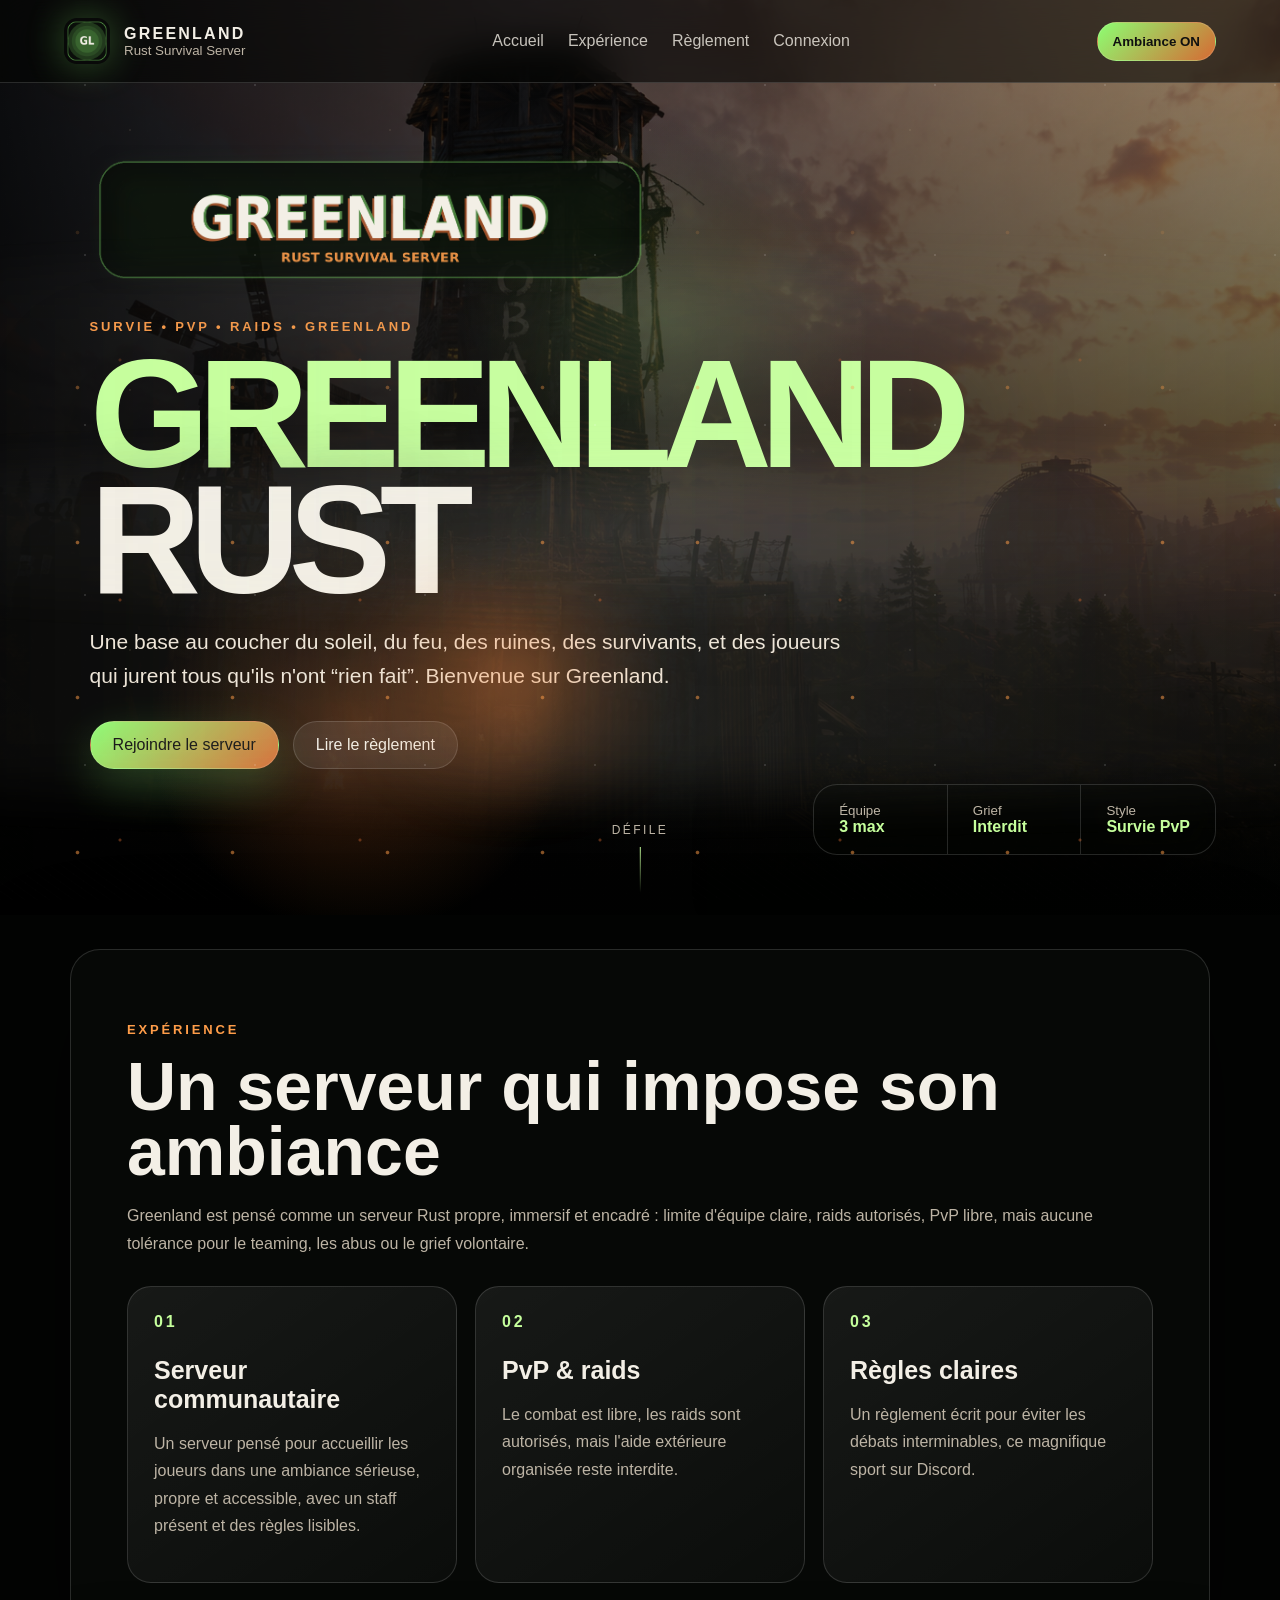
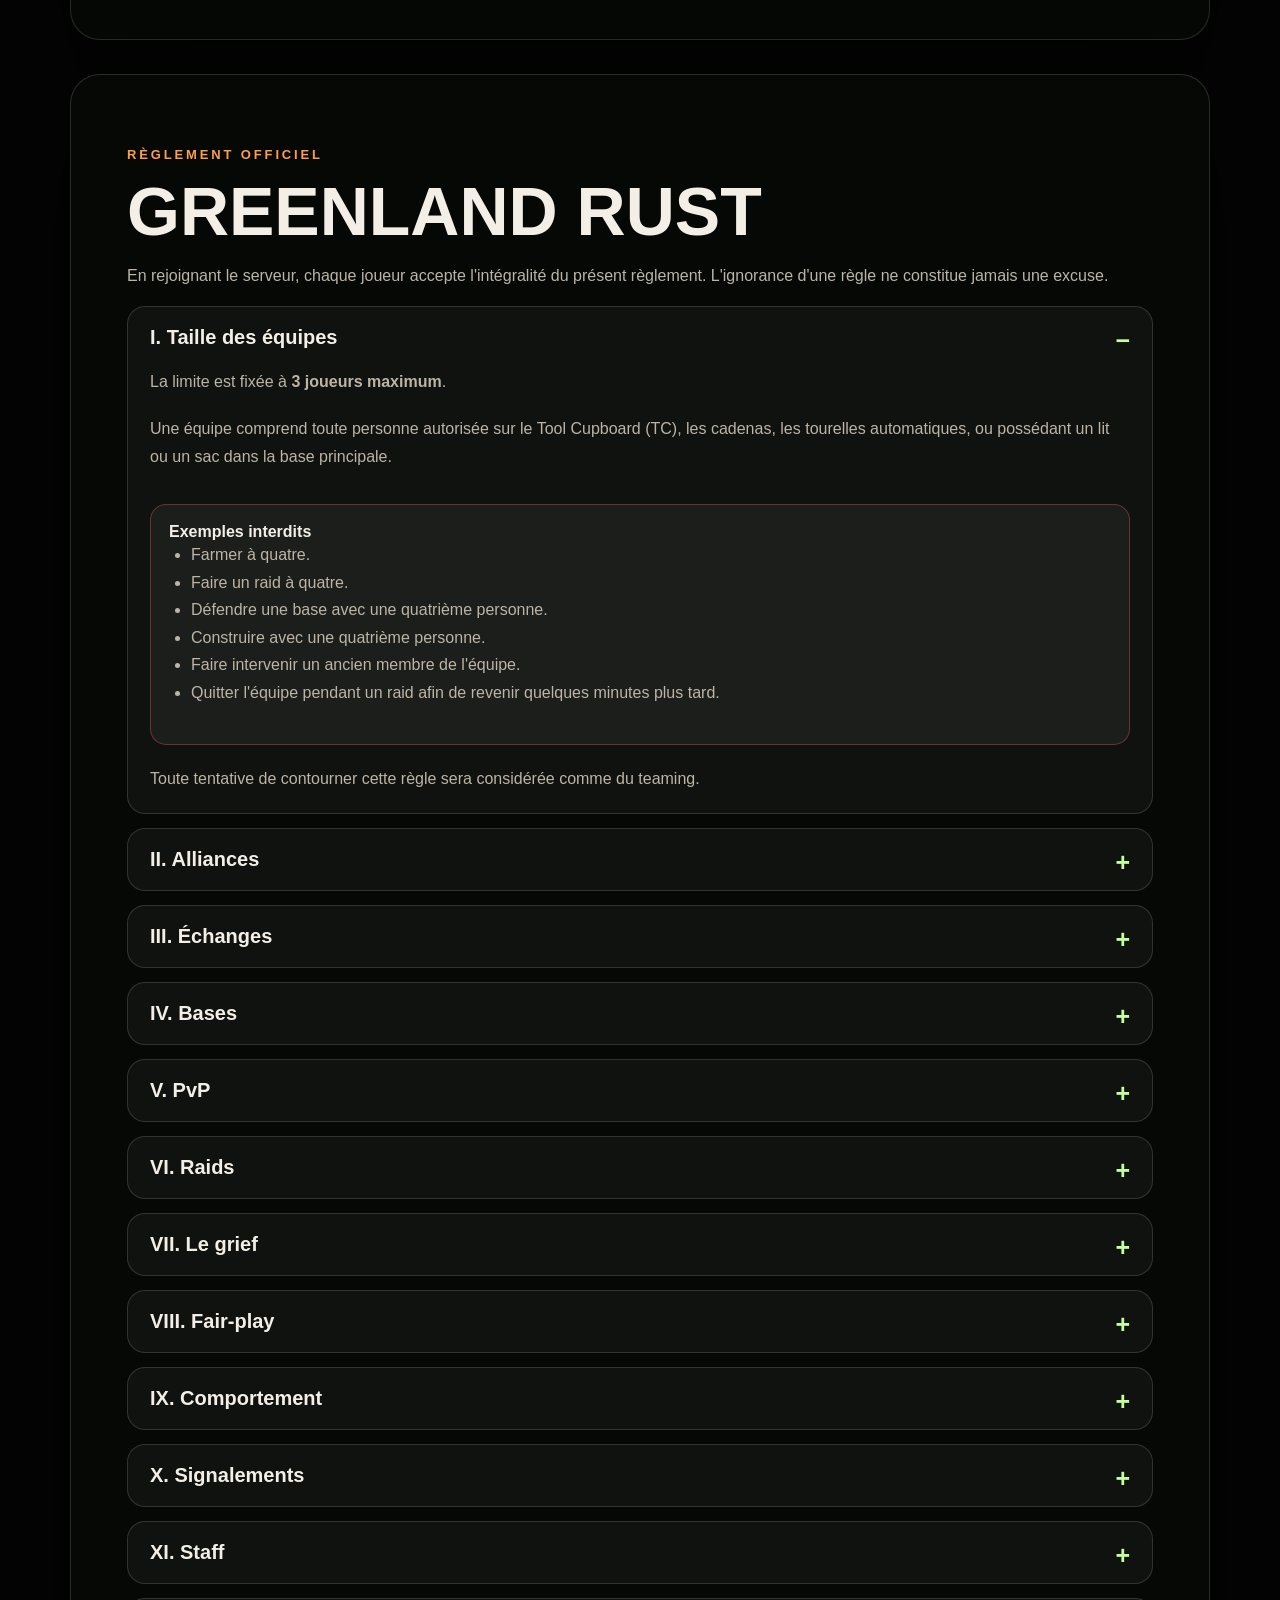
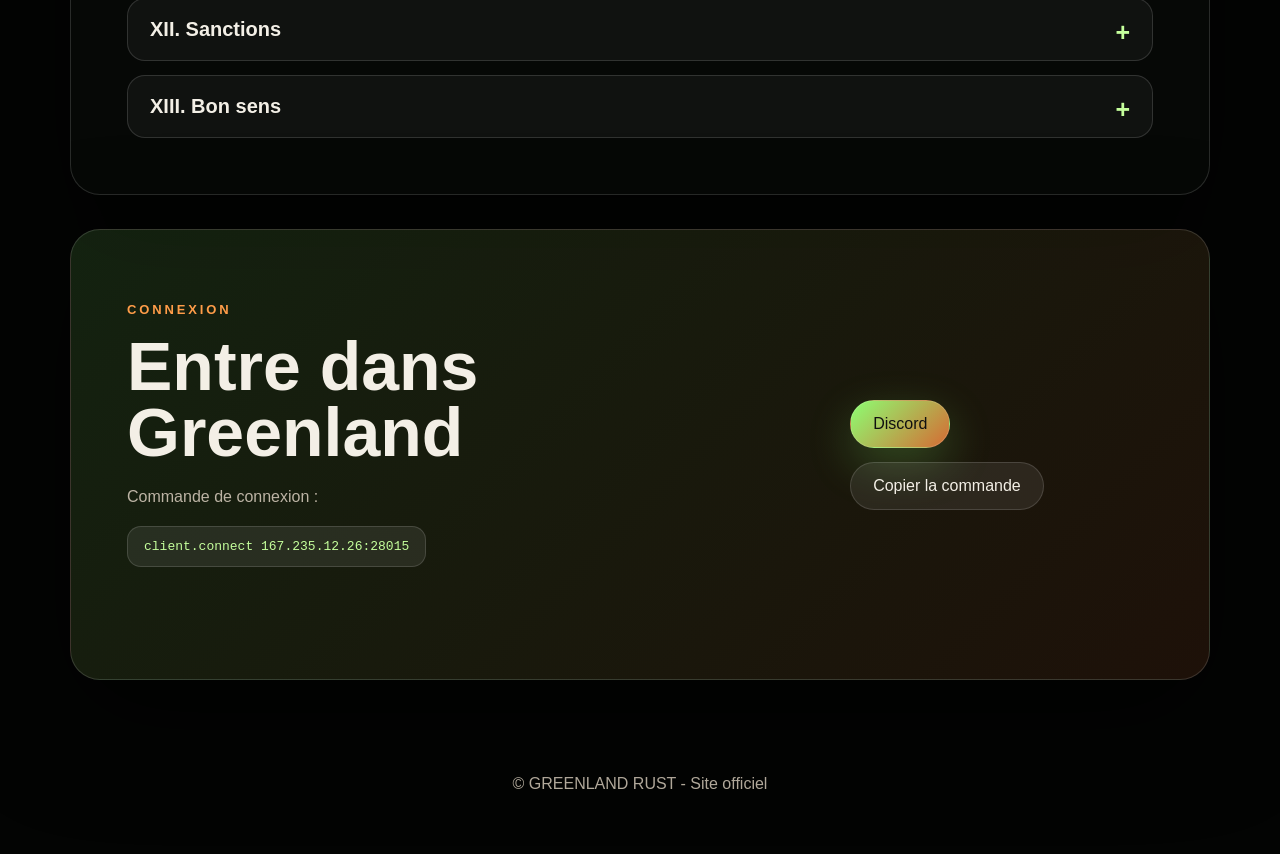
==== commit 5ea35ab4: "Add files via upload" ====
--- a/index.html
+++ b/index.html
@@ -23,27 +23,29 @@
 
   <div class="full-scene-art" aria-hidden="true"></div>
 
+  <nav class="navbar">
+    <a class="brand" href="#accueil">
+      <img src="assets/favicon.png" alt="Logo Greenland" class="brand-icon">
+      <span>
+        <strong>GREENLAND</strong>
+        <small>Rust Survival Server</small>
+      </span>
+    </a>
+
+    <button class="burger" aria-label="Ouvrir le menu">☰</button>
+
+    <div class="navlinks">
+      <a href="#accueil">Accueil</a>
+      <a href="#experience">Expérience</a>
+      <a href="#reglement">Règlement</a>
+      <a href="#connexion">Connexion</a>
+    </div>
+
+    <button class="audio-btn" id="audioBtn" type="button">Ambiance OFF</button>
+  </nav>
+
   <header class="hero" id="accueil">
-    <nav class="navbar">
-      <a class="brand" href="#accueil">
-        <img src="assets/favicon.png" alt="Logo Greenland" class="brand-icon">
-        <span>
-          <strong>GREENLAND</strong>
-          <small>Rust Survival Server</small>
-        </span>
-      </a>
-
-      <button class="burger" aria-label="Ouvrir le menu">☰</button>
-
-      <div class="navlinks">
-        <a href="#accueil">Accueil</a>
-        <a href="#experience">Expérience</a>
-        <a href="#reglement">Règlement</a>
-        <a href="#connexion">Connexion</a>
-      </div>
-
-      <button class="audio-btn active" id="audioBtn" type="button">Ambiance ON</button>
-    </nav>
+
 
     <div class="hero-bg"></div>
     <div class="hero-shade"></div>
--- a/css/style.css
+++ b/css/style.css
@@ -1,5 +1,10 @@
-*{box-sizing:border-box;scroll-behavior:smooth}:root{--black:#030403;--text:#f3efe6;--muted:#bdb4a5;--green:#8cff72;--green2:#c5ff9c;--rust:#d66a33;--orange:#ff9d49;--red:#ff5d55;--panel:rgba(8,11,8,.78);--border:rgba(255,255,255,.14);--shadow:0 35px 110px rgba(0,0,0,.65)}body{margin:0;background:var(--black);color:var(--text);font-family:Arial,Helvetica,sans-serif;overflow-x:hidden}.boot{position:fixed;inset:0;z-index:999;display:grid;place-content:center;text-align:center;gap:14px;background:#030403;animation:bootOut .9s ease 2.7s forwards}.boot-logo{font-size:clamp(44px,9vw,120px);line-height:.85;font-weight:900;color:var(--green2);letter-spacing:-.07em;text-shadow:0 0 45px rgba(140,255,114,.35)}.boot-text{color:var(--orange);text-transform:uppercase;letter-spacing:.22em;font-size:13px}.boot-bar{width:min(480px,72vw);height:4px;margin:10px auto 0;background:rgba(255,255,255,.13);overflow:hidden}.boot-bar span{display:block;height:100%;width:42%;background:linear-gradient(90deg,var(--green),var(--orange),var(--rust));animation:bootBar 2.15s ease forwards}@keyframes bootBar{from{transform:translateX(-110%)}to{transform:translateX(245%)}}@keyframes bootOut{to{opacity:0;visibility:hidden}}.grain,.dust,.embers,.fog,.fire-pulse{position:fixed;inset:0;pointer-events:none}.grain{z-index:90;opacity:.09;background-image:repeating-linear-gradient(35deg,rgba(255,255,255,.08) 0 1px,transparent 1px 7px),repeating-linear-gradient(105deg,rgba(255,255,255,.04) 0 1px,transparent 1px 11px)}.dust{z-index:8;opacity:.23;background-image:radial-gradient(circle,rgba(255,255,255,.55) 0 1px,transparent 1.5px),radial-gradient(circle,rgba(255,220,170,.35) 0 1px,transparent 1.5px);background-size:170px 170px,260px 260px;animation:dustMove 24s linear infinite}@keyframes dustMove{from{background-position:0 0,0 0}to{background-position:250px -520px,-330px -760px}}.embers{z-index:9;opacity:.55;background-image:radial-gradient(circle,rgba(255,157,73,.95) 0 1.3px,transparent 2.3px),radial-gradient(circle,rgba(214,106,51,.75) 0 1px,transparent 2px);background-size:155px 155px,240px 240px;animation:embersRise 9s linear infinite;mask-image:linear-gradient(to top,black 0 45%,transparent 85%)}@keyframes embersRise{from{background-position:0 700px,0 850px}to{background-position:140px -260px,-230px -420px}}.fog{z-index:7;height:36vh;top:auto;bottom:12vh;width:150vw;left:-25vw;background:linear-gradient(90deg,transparent,rgba(235,236,220,.17),transparent);filter:blur(28px);opacity:.75;animation:fogMove 14s ease-in-out infinite alternate}.fog-b{bottom:34vh;opacity:.45;animation-duration:18s;animation-delay:2s}@keyframes fogMove{from{transform:translateX(-10%) scaleX(.9)}to{transform:translateX(12%) scaleX(1.18)}}.fire-pulse{z-index:6;width:360px;height:260px;top:auto;right:auto;left:26%;bottom:10%;border-radius:50%;background:radial-gradient(circle,rgba(255,125,43,.42),rgba(255,125,43,.14) 38%,transparent 72%);filter:blur(22px);animation:fireGlow 1.15s ease-in-out infinite alternate}@keyframes fireGlow{from{transform:scale(.92);opacity:.55}to{transform:scale(1.12);opacity:.9}}.hero{min-height:100vh;position:relative;overflow:hidden;isolation:isolate;background:#050605}.hero-bg{position:absolute;inset:-4%;z-index:-3;background-image:url('../assets/greenland-hero.png');background-size:cover;background-position:center;animation:kenBurns 18s ease-in-out infinite alternate;transform-origin:center}.hero-shade{position:absolute;inset:0;z-index:-2;background:radial-gradient(circle at 28% 79%,rgba(255,123,43,.24),transparent 18%),radial-gradient(circle at 52% 35%,rgba(140,255,114,.13),transparent 23%),linear-gradient(90deg,rgba(0,0,0,.86),rgba(0,0,0,.42) 45%,rgba(0,0,0,.18)),linear-gradient(180deg,rgba(0,0,0,.2),#030403 96%)}@keyframes kenBurns{from{transform:scale(1.02) translate3d(-1.2%,.4%,0);filter:saturate(.94) contrast(1.05)}to{transform:scale(1.14) translate3d(2.4%,-1.4%,0);filter:saturate(1.08) contrast(1.14)}}.navbar{position:fixed;inset-inline:0;top:0;z-index:80;padding:18px clamp(18px,5vw,82px);display:flex;align-items:center;justify-content:space-between;background:rgba(3,4,3,.58);backdrop-filter:blur(18px);border-bottom:1px solid var(--border);animation:navDrop .85s ease 2.75s both}@keyframes navDrop{from{transform:translateY(-110%);opacity:0}to{transform:translateY(0);opacity:1}}.brand{color:var(--text);display:flex;gap:14px;align-items:center;text-decoration:none}.brand-icon{width:46px;height:46px;border-radius:13px;box-shadow:0 0 38px rgba(140,255,114,.32)}.brand strong{display:block;letter-spacing:.14em}.brand small{display:block;color:var(--muted)}.navlinks{display:flex;gap:24px}.navlinks a{color:var(--text);text-decoration:none;opacity:.8}.navlinks a:hover{color:var(--green2);opacity:1}.audio-btn,.burger{color:var(--text);background:rgba(255,255,255,.08);border:1px solid var(--border);border-radius:999px;padding:11px 15px;cursor:pointer}.audio-btn.active{color:#101010;background:linear-gradient(135deg,var(--green),var(--rust));font-weight:900}.burger{display:none;border-radius:12px;font-size:20px}.hero-content{position:relative;z-index:12;max-width:990px;padding:145px clamp(20px,7vw,100px) 90px}.main-logo{width:min(560px,80vw);display:block;margin-bottom:22px;animation:titleReveal .9s ease 3s both}.tagline,.section-tag{color:var(--orange);text-transform:uppercase;letter-spacing:.22em;font-size:13px;font-weight:900}h1{margin:0;font-size:clamp(64px,12vw,160px);line-height:.82;letter-spacing:-.075em;text-transform:uppercase;text-shadow:0 28px 100px rgba(0,0,0,.86);animation:titleReveal .9s ease 3.08s both}h1 span{color:var(--green2)}@keyframes titleReveal{from{opacity:0;transform:translateY(34px) scale(.97);filter:blur(6px)}to{opacity:1;transform:translateY(0) scale(1);filter:blur(0)}}.subtitle{max-width:760px;color:#eee5d8;font-size:21px;line-height:1.62;text-shadow:0 8px 30px rgba(0,0,0,.88);animation:fadeUp .85s ease 3.25s both}.hero-actions{display:flex;gap:14px;flex-wrap:wrap;margin-top:28px;animation:fadeUp .85s ease 3.45s both}@keyframes fadeUp{from{opacity:0;transform:translateY(28px)}to{opacity:1;transform:translateY(0)}}.btn{display:inline-block;padding:14px 22px;border-radius:999px;border:1px solid var(--border);text-decoration:none;font-weight:900;transition:.2s ease;cursor:pointer;font:inherit}.btn:hover{transform:translateY(-3px)}.main{background:linear-gradient(135deg,var(--green),var(--rust));color:#101010;box-shadow:0 16px 46px rgba(140,255,114,.23)}.ghost{color:var(--text);background:rgba(255,255,255,.08)}.copy-feedback{min-height:24px;color:var(--green2);font-weight:800}.hud{position:absolute;right:clamp(18px,5vw,82px);bottom:60px;z-index:12;display:grid;grid-template-columns:repeat(3,1fr);border:1px solid var(--border);border-radius:24px;overflow:hidden;background:rgba(3,4,3,.54);backdrop-filter:blur(18px);box-shadow:var(--shadow);animation:fadeUp .85s ease 3.55s both}.hud div{padding:18px 25px;border-right:1px solid var(--border)}.hud div:last-child{border-right:none}.hud small{display:block;color:var(--muted)}.hud strong{color:var(--green2)}.scroll-cue{position:absolute;left:50%;bottom:22px;z-index:12;transform:translateX(-50%);color:var(--muted);text-transform:uppercase;letter-spacing:.2em;font-size:12px}.scroll-cue:after{content:'';display:block;width:1px;height:46px;margin:10px auto 0;background:linear-gradient(var(--green2),transparent);animation:scrollLine 1.25s ease-in-out infinite}@keyframes scrollLine{50%{height:26px;opacity:.45}}
+*{box-sizing:border-box;scroll-behavior:smooth}:root{--black:#030403;--text:#f3efe6;--muted:#bdb4a5;--green:#8cff72;--green2:#c5ff9c;--rust:#d66a33;--orange:#ff9d49;--red:#ff5d55;--panel:rgba(8,11,8,.78);--border:rgba(255,255,255,.14);--shadow:0 35px 110px rgba(0,0,0,.65)}body{margin:0;background:var(--black);color:var(--text);font-family:Arial,Helvetica,sans-serif;overflow-x:hidden}.boot{position:fixed;inset:0;z-index:999;display:grid;place-content:center;text-align:center;gap:14px;background:#030403;animation:bootOut .9s ease 2.7s forwards}.boot-logo{font-size:clamp(44px,9vw,120px);line-height:.85;font-weight:900;color:var(--green2);letter-spacing:-.07em;text-shadow:0 0 45px rgba(140,255,114,.35)}.boot-text{color:var(--orange);text-transform:uppercase;letter-spacing:.22em;font-size:13px}.boot-bar{width:min(480px,72vw);height:4px;margin:10px auto 0;background:rgba(255,255,255,.13);overflow:hidden}.boot-bar span{display:block;height:100%;width:42%;background:linear-gradient(90deg,var(--green),var(--orange),var(--rust));animation:bootBar 2.15s ease forwards}@keyframes bootBar{from{transform:translateX(-110%)}to{transform:translateX(245%)}}@keyframes bootOut{to{opacity:0;visibility:hidden}}.grain,.dust,.embers,.fog,.fire-pulse{position:fixed;inset:0;pointer-events:none}.grain{z-index:90;opacity:.09;background-image:repeating-linear-gradient(35deg,rgba(255,255,255,.08) 0 1px,transparent 1px 7px),repeating-linear-gradient(105deg,rgba(255,255,255,.04) 0 1px,transparent 1px 11px)}.dust{z-index:8;opacity:.23;background-image:radial-gradient(circle,rgba(255,255,255,.55) 0 1px,transparent 1.5px),radial-gradient(circle,rgba(255,220,170,.35) 0 1px,transparent 1.5px);background-size:170px 170px,260px 260px;animation:dustMove 24s linear infinite}@keyframes dustMove{from{background-position:0 0,0 0}to{background-position:250px -520px,-330px -760px}}.embers{z-index:9;opacity:.55;background-image:radial-gradient(circle,rgba(255,157,73,.95) 0 1.3px,transparent 2.3px),radial-gradient(circle,rgba(214,106,51,.75) 0 1px,transparent 2px);background-size:155px 155px,240px 240px;animation:embersRise 9s linear infinite;mask-image:linear-gradient(to top,black 0 45%,transparent 85%)}@keyframes embersRise{from{background-position:0 700px,0 850px}to{background-position:140px -260px,-230px -420px}}.fog{z-index:7;height:36vh;top:auto;bottom:12vh;width:150vw;left:-25vw;background:linear-gradient(90deg,transparent,rgba(235,236,220,.17),transparent);filter:blur(28px);opacity:.75;animation:fogMove 14s ease-in-out infinite alternate}.fog-b{bottom:34vh;opacity:.45;animation-duration:18s;animation-delay:2s}@keyframes fogMove{from{transform:translateX(-10%) scaleX(.9)}to{transform:translateX(12%) scaleX(1.18)}}.fire-pulse{z-index:6;width:360px;height:260px;top:auto;right:auto;left:26%;bottom:10%;border-radius:50%;background:radial-gradient(circle,rgba(255,125,43,.42),rgba(255,125,43,.14) 38%,transparent 72%);filter:blur(22px);animation:fireGlow 1.15s ease-in-out infinite alternate}@keyframes fireGlow{from{transform:scale(.92);opacity:.55}to{transform:scale(1.12);opacity:.9}}.hero{min-height:100vh;position:relative;overflow:hidden;isolation:isolate;background:#050605}.hero-bg{position:absolute;inset:-4%;z-index:-3;background-image:url('../assets/greenland-hero.png');background-size:cover;background-position:center;animation:kenBurns 18s ease-in-out infinite alternate;transform-origin:center}.hero-shade{position:absolute;inset:0;z-index:-2;background:radial-gradient(circle at 28% 79%,rgba(255,123,43,.24),transparent 18%),radial-gradient(circle at 52% 35%,rgba(140,255,114,.13),transparent 23%),linear-gradient(90deg,rgba(0,0,0,.86),rgba(0,0,0,.42) 45%,rgba(0,0,0,.18)),linear-gradient(180deg,rgba(0,0,0,.2),#030403 96%)}@keyframes kenBurns{from{transform:scale(1.02) translate3d(-1.2%,.4%,0);filter:saturate(.94) contrast(1.05)}to{transform:scale(1.14) translate3d(2.4%,-1.4%,0);filter:saturate(1.08) contrast(1.14)}}.navbar{position:fixed;inset-inline:0;top:0;z-index:10000;pointer-events:auto;padding:18px clamp(18px,5vw,82px);display:flex;align-items:center;justify-content:space-between;background:rgba(3,4,3,.58);backdrop-filter:blur(18px);border-bottom:1px solid var(--border);animation:navDrop .85s ease 2.75s both}@keyframes navDrop{from{transform:translateY(-110%);opacity:0}to{transform:translateY(0);opacity:1}}.brand{color:var(--text);display:flex;gap:14px;align-items:center;text-decoration:none}.brand-icon{width:46px;height:46px;border-radius:13px;box-shadow:0 0 38px rgba(140,255,114,.32)}.brand strong{display:block;letter-spacing:.14em}.brand small{display:block;color:var(--muted)}.navlinks{display:flex;gap:24px}.navlinks a{color:var(--text);text-decoration:none;opacity:.8}.navlinks a:hover{color:var(--green2);opacity:1}.audio-btn,.burger{color:var(--text);background:rgba(255,255,255,.08);border:1px solid var(--border);border-radius:999px;padding:11px 15px;cursor:pointer}.audio-btn.active{color:#101010;background:linear-gradient(135deg,var(--green),var(--rust));font-weight:900}.burger{display:none;border-radius:12px;font-size:20px}.hero-content{position:relative;z-index:12;max-width:990px;padding:145px clamp(20px,7vw,100px) 90px}.main-logo{width:min(560px,80vw);display:block;margin-bottom:22px;animation:titleReveal .9s ease 3s both}.tagline,.section-tag{color:var(--orange);text-transform:uppercase;letter-spacing:.22em;font-size:13px;font-weight:900}h1{margin:0;font-size:clamp(64px,12vw,160px);line-height:.82;letter-spacing:-.075em;text-transform:uppercase;text-shadow:0 28px 100px rgba(0,0,0,.86);animation:titleReveal .9s ease 3.08s both}h1 span{color:var(--green2)}@keyframes titleReveal{from{opacity:0;transform:translateY(34px) scale(.97);filter:blur(6px)}to{opacity:1;transform:translateY(0) scale(1);filter:blur(0)}}.subtitle{max-width:760px;color:#eee5d8;font-size:21px;line-height:1.62;text-shadow:0 8px 30px rgba(0,0,0,.88);animation:fadeUp .85s ease 3.25s both}.hero-actions{display:flex;gap:14px;flex-wrap:wrap;margin-top:28px;animation:fadeUp .85s ease 3.45s both}@keyframes fadeUp{from{opacity:0;transform:translateY(28px)}to{opacity:1;transform:translateY(0)}}.btn{display:inline-block;padding:14px 22px;border-radius:999px;border:1px solid var(--border);text-decoration:none;font-weight:900;transition:.2s ease;cursor:pointer;font:inherit}.btn:hover{transform:translateY(-3px)}.main{background:linear-gradient(135deg,var(--green),var(--rust));color:#101010;box-shadow:0 16px 46px rgba(140,255,114,.23)}.ghost{color:var(--text);background:rgba(255,255,255,.08)}.copy-feedback{min-height:24px;color:var(--green2);font-weight:800}.hud{position:absolute;right:clamp(18px,5vw,82px);bottom:60px;z-index:12;display:grid;grid-template-columns:repeat(3,1fr);border:1px solid var(--border);border-radius:24px;overflow:hidden;background:rgba(3,4,3,.54);backdrop-filter:blur(18px);box-shadow:var(--shadow);animation:fadeUp .85s ease 3.55s both}.hud div{padding:18px 25px;border-right:1px solid var(--border)}.hud div:last-child{border-right:none}.hud small{display:block;color:var(--muted)}.hud strong{color:var(--green2)}.scroll-cue{position:absolute;left:50%;bottom:22px;z-index:12;transform:translateX(-50%);color:var(--muted);text-transform:uppercase;letter-spacing:.2em;font-size:12px}.scroll-cue:after{content:'';display:block;width:1px;height:46px;margin:10px auto 0;background:linear-gradient(var(--green2),transparent);animation:scrollLine 1.25s ease-in-out infinite}@keyframes scrollLine{50%{height:26px;opacity:.45}}
 .full-scene-art{position:fixed;left:0;right:0;top:82px;bottom:0;z-index:10;pointer-events:none;opacity:0;visibility:hidden;transform:scale(1.015);transition:opacity .6s ease,transform .7s ease,visibility .6s;background-image:linear-gradient(180deg,rgba(3,4,3,.08),rgba(3,4,3,.12) 72%,rgba(3,4,3,.78)),url('../assets/rust-full-side-scene.png');background-size:cover;background-position:center center;background-repeat:no-repeat}.full-scene-art:after{content:'';position:absolute;top:0;bottom:0;left:50%;width:min(1180px,72vw);transform:translateX(-50%);background:linear-gradient(90deg,rgba(3,4,3,.24),rgba(3,4,3,.82) 9%,rgba(3,4,3,.9) 50%,rgba(3,4,3,.82) 91%,rgba(3,4,3,.24));backdrop-filter:blur(4px);-webkit-backdrop-filter:blur(4px)}body.full-scene-visible .full-scene-art{opacity:.9;visibility:visible;transform:scale(1)}
 main{width:min(1140px,calc(100% - 34px));margin:0 auto;position:relative;z-index:15}.panel{margin:34px 0;padding:clamp(28px,5vw,56px);background:var(--panel);border:1px solid var(--border);border-radius:30px;box-shadow:var(--shadow)}h2{margin:0 0 18px;font-size:clamp(34px,6vw,68px);line-height:.96}p,li{color:var(--muted);line-height:1.72}.cards{display:grid;grid-template-columns:repeat(3,1fr);gap:18px;margin-top:28px}.cards article{padding:26px;border-radius:24px;border:1px solid var(--border);background:linear-gradient(145deg,rgba(255,255,255,.07),rgba(255,255,255,.025));transition:.2s ease}.cards article:hover{transform:translateY(-7px);border-color:rgba(140,255,114,.45)}.cards span{color:var(--green2);font-weight:900;letter-spacing:.18em}h3{font-size:25px;margin-bottom:8px}.accordion{display:grid;gap:14px}details{border:1px solid var(--border);border-radius:18px;background:rgba(255,255,255,.045);overflow:hidden}summary{padding:19px 22px;font-size:20px;font-weight:900;cursor:pointer;list-style:none}summary::-webkit-details-marker{display:none}summary:after{content:'+';float:right;color:var(--green2);font-size:25px}details[open] summary:after{content:'−'}details p,details ul{margin:0;padding:0 22px 20px}.bad-box,.good-box{margin:14px 22px 20px;padding:18px;border-radius:16px;border:1px solid var(--border);background:rgba(255,255,255,.05)}.bad-box{border-color:rgba(255,93,85,.35)}.good-box{border-color:rgba(140,255,114,.35)}.danger{color:var(--red)}.sanctions{display:grid;grid-template-columns:repeat(2,1fr);gap:12px;padding:0 22px 20px}.sanctions div{padding:16px;border-radius:14px;border:1px solid var(--border);background:rgba(255,255,255,.05)}.sanctions strong{display:block}.sanctions span{color:var(--muted)}code{display:inline-block;padding:12px 16px;border-radius:14px;background:rgba(255,255,255,.08);border:1px solid var(--border);color:var(--green2)}.join{display:flex;align-items:center;justify-content:space-between;gap:28px;background:linear-gradient(135deg,rgba(140,255,114,.12),rgba(214,106,51,.13))}.join-actions{display:flex;gap:14px;flex-wrap:wrap}footer{text-align:center;padding:40px 20px;color:var(--muted)}.reveal{opacity:0;transform:translateY(36px);transition:.75s ease}.reveal.visible{opacity:1;transform:translateY(0)}@media(max-width:900px){.navlinks{display:none}.burger{display:block}.navlinks.open{display:grid;position:absolute;top:78px;right:18px;padding:18px;border-radius:18px;background:rgba(3,4,3,.94);border:1px solid var(--border)}.audio-btn{display:none}.hero-content{padding-top:130px}.hud{position:relative;right:auto;bottom:auto;margin:-50px 17px 40px;grid-template-columns:1fr}.hud div{border-right:none;border-bottom:1px solid var(--border)}.cards,.sanctions{grid-template-columns:1fr}.join{flex-direction:column;align-items:flex-start}.fire-pulse{left:10%;bottom:8%}}
 @media(max-width:1399px){.full-scene-art{display:none}}
 @media(max-height:700px){.full-scene-art{top:78px}}
+
+/* v5.8 - navigation toujours accessible */
+.navbar, .navbar *{pointer-events:auto}
+.navbar{isolation:isolate}
+.navbar .brand,.navbar .navlinks,.navbar .audio-btn,.navbar .burger{position:relative;z-index:1}
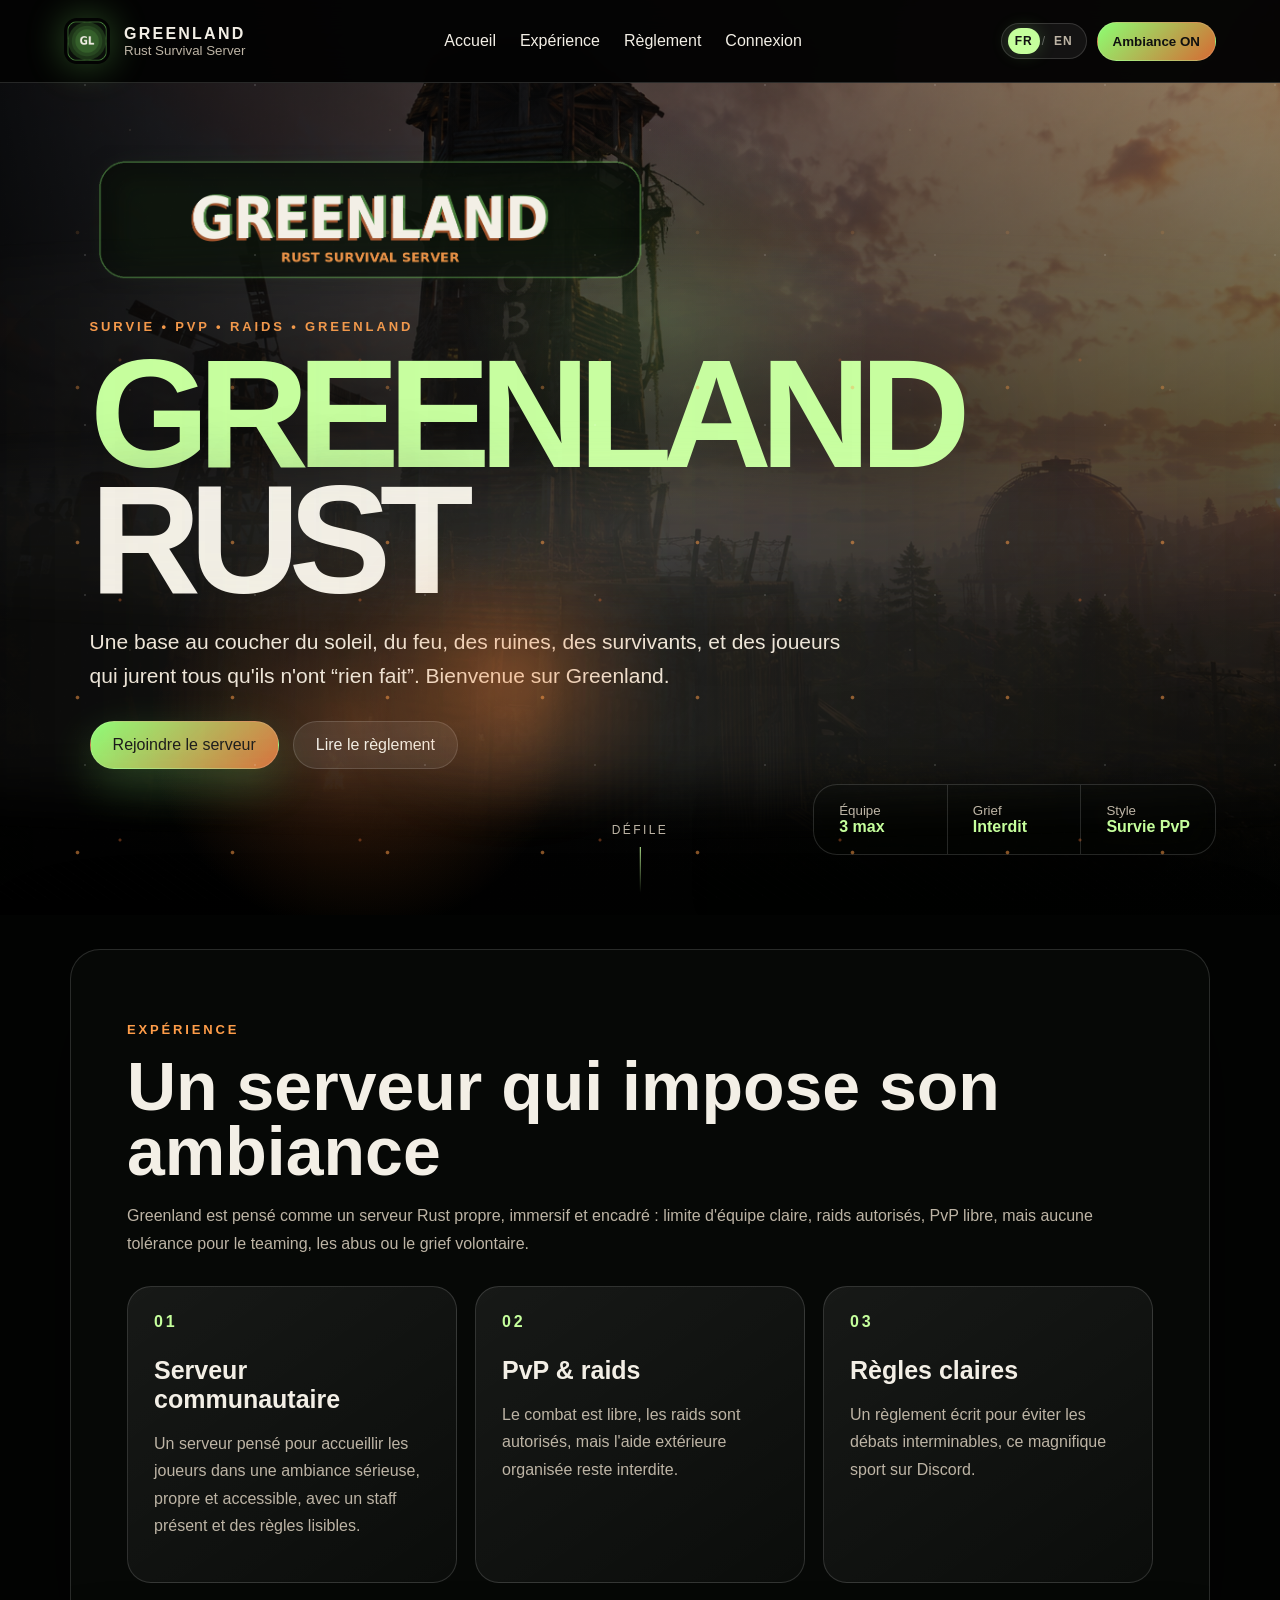
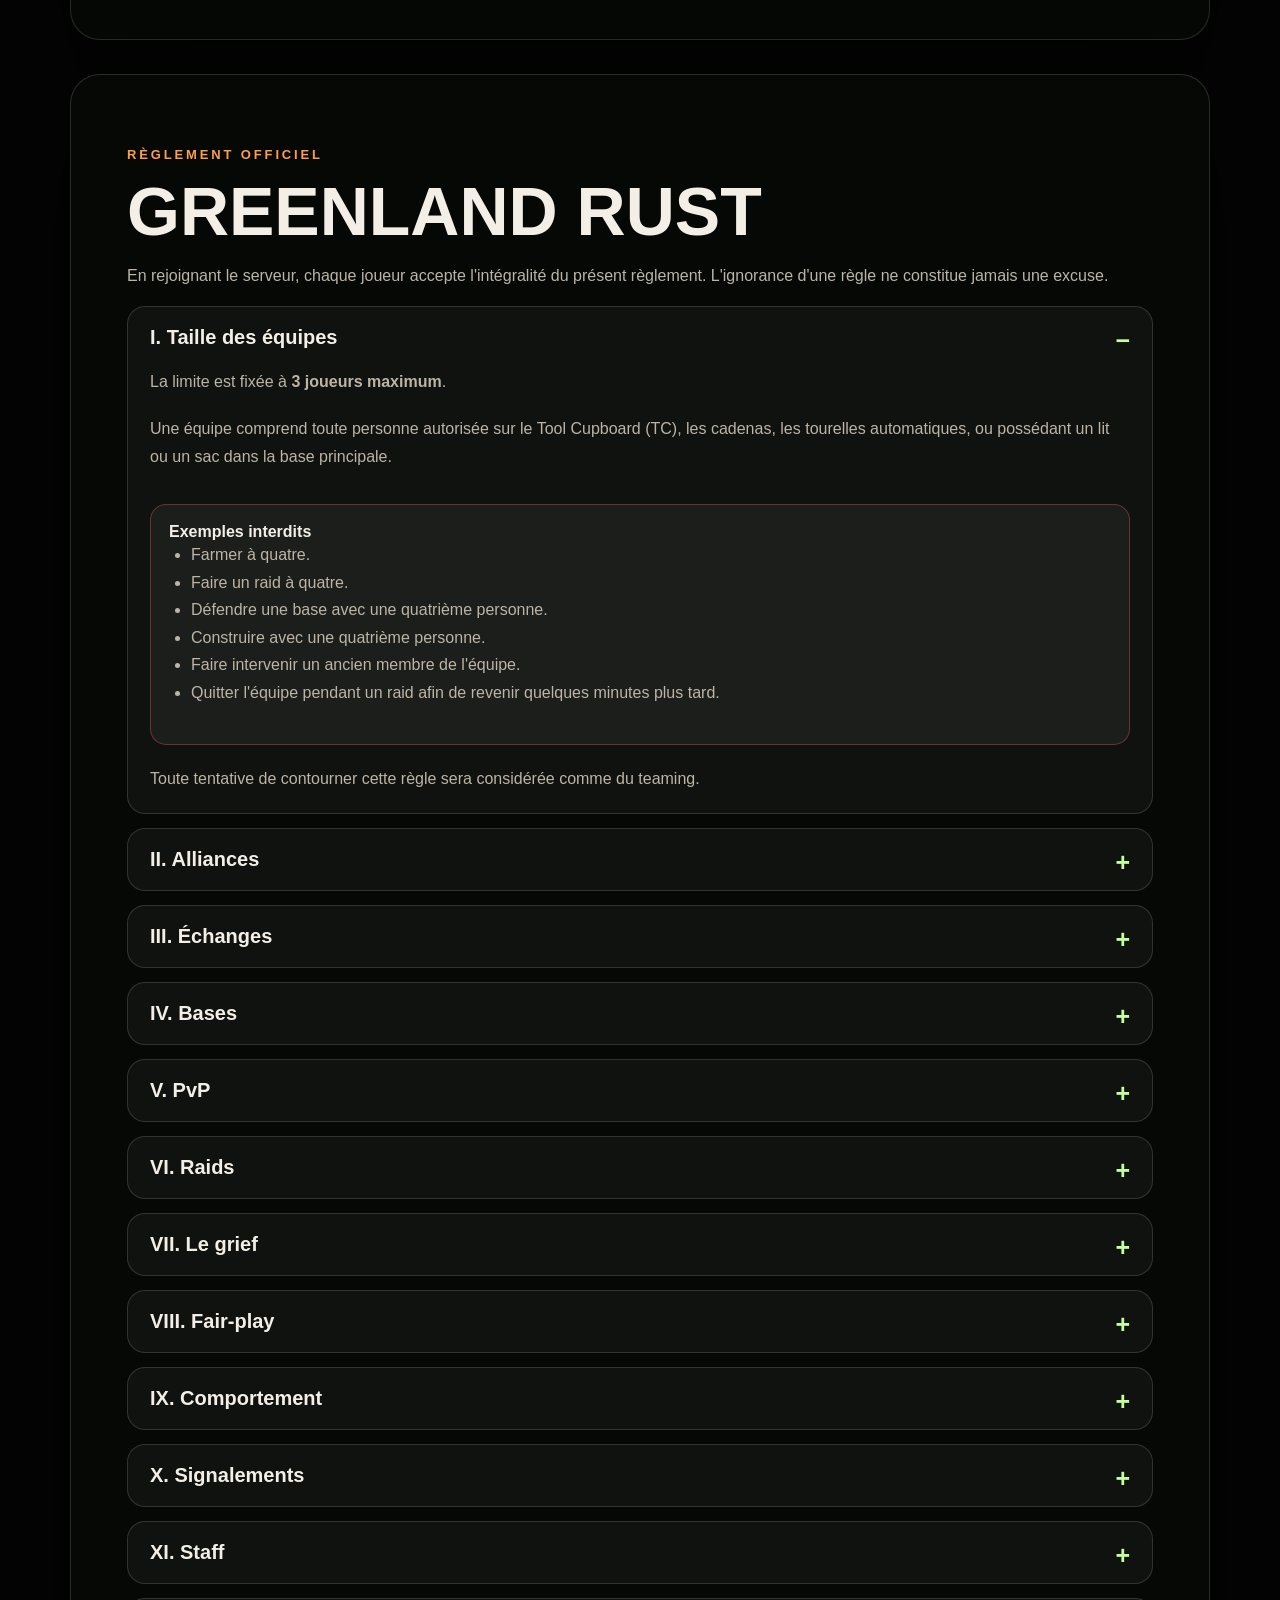
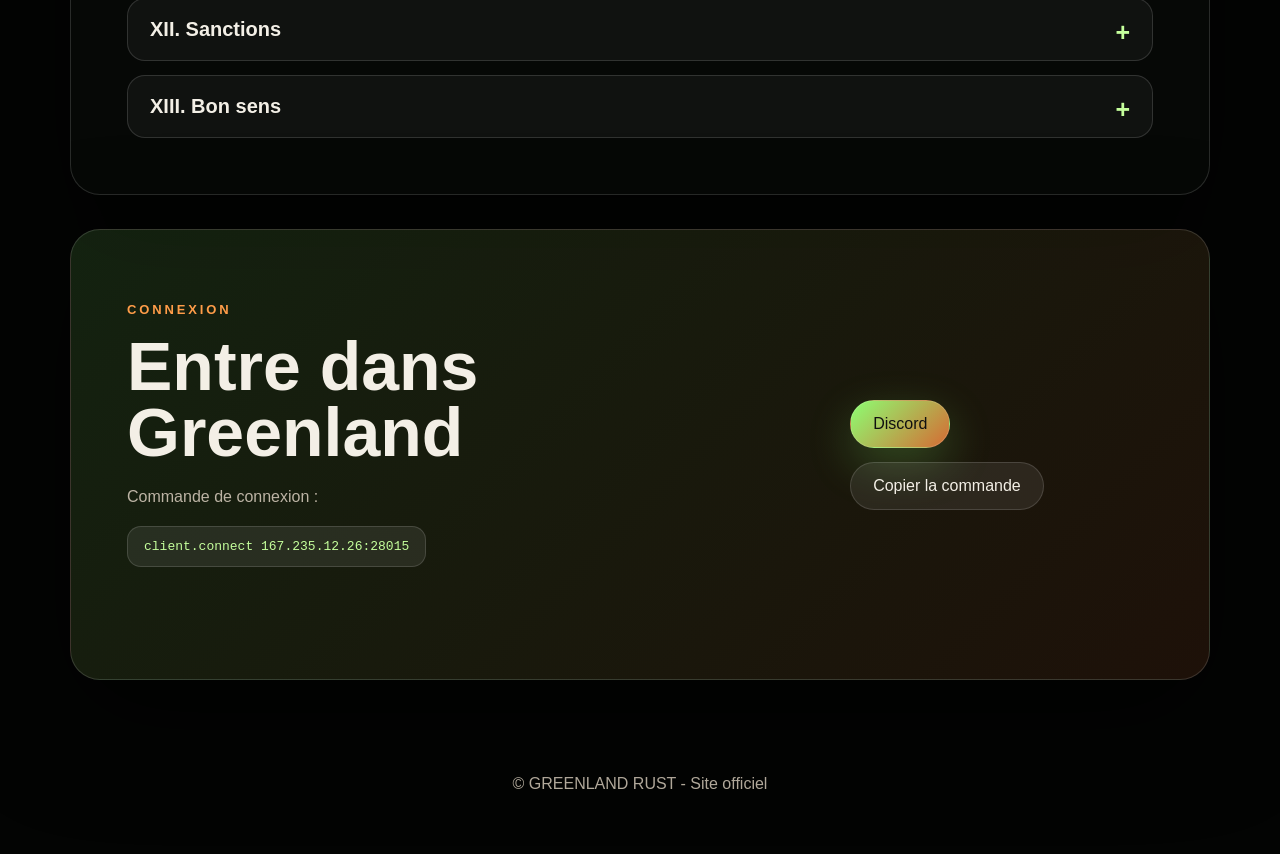
==== commit 35e7e999: "Add files via upload" ====
--- a/index.html
+++ b/index.html
@@ -32,8 +32,6 @@
       </span>
     </a>
 
-    <button class="burger" aria-label="Ouvrir le menu">☰</button>
-
     <div class="navlinks">
       <a href="#accueil">Accueil</a>
       <a href="#experience">Expérience</a>
@@ -41,7 +39,15 @@
       <a href="#connexion">Connexion</a>
     </div>
 
-    <button class="audio-btn" id="audioBtn" type="button">Ambiance OFF</button>
+    <div class="nav-actions">
+      <div class="lang-switch" id="langSwitch" role="group" aria-label="Langue">
+        <button class="lang-option active" type="button" data-lang="fr" aria-pressed="true">FR</button>
+        <span aria-hidden="true">/</span>
+        <button class="lang-option" type="button" data-lang="en" aria-pressed="false">EN</button>
+      </div>
+      <button class="audio-btn" id="audioBtn" type="button">Ambiance OFF</button>
+      <button class="burger" id="burgerBtn" aria-label="Ouvrir le menu" type="button">☰</button>
+    </div>
   </nav>
 
   <header class="hero" id="accueil">
--- a/css/style.css
+++ b/css/style.css
@@ -8,3 +8,69 @@
 .navbar, .navbar *{pointer-events:auto}
 .navbar{isolation:isolate}
 .navbar .brand,.navbar .navlinks,.navbar .audio-btn,.navbar .burger{position:relative;z-index:1}
+
+/* v5.9 - bandeau supérieur verrouillé au-dessus de toute la page */
+html{scroll-padding-top:105px}
+#accueil,#experience,#reglement,#connexion{scroll-margin-top:105px}
+.boot{z-index:200000!important}
+.navbar{
+  position:fixed!important;
+  top:0!important;
+  left:0!important;
+  right:0!important;
+  z-index:100000!important;
+  pointer-events:auto!important;
+  opacity:1!important;
+  visibility:visible!important;
+  isolation:isolate;
+  transform:translateZ(0);
+  -webkit-transform:translateZ(0);
+  background:rgba(3,4,3,.92)!important;
+}
+.navbar::before{
+  content:'';
+  position:absolute;
+  inset:0;
+  z-index:-1;
+  pointer-events:none;
+  background:rgba(3,4,3,.72);
+}
+.navbar .brand,
+.navbar .navlinks,
+.navbar .navlinks a,
+.navbar .audio-btn,
+.navbar .burger{
+  position:relative;
+  z-index:2;
+  pointer-events:auto!important;
+}
+.navbar .navlinks a{
+  color:var(--text)!important;
+  opacity:1!important;
+  cursor:pointer!important;
+}
+.navbar .navlinks a:hover{
+  color:var(--green2)!important;
+}
+.full-scene-art{z-index:10!important;pointer-events:none!important}
+main{z-index:15!important}
+.grain,.dust,.embers,.fog,.fire-pulse{pointer-events:none!important}
+body.full-scene-visible .navbar,
+body.full-scene-visible .navbar .navlinks a{
+  opacity:1!important;
+  visibility:visible!important;
+  pointer-events:auto!important;
+  filter:none!important;
+}
+
+/* v5.11 - sélecteur de langue FR / EN */
+.nav-actions{display:flex;align-items:center;gap:10px;position:relative;z-index:2}
+.lang-switch{display:flex;align-items:center;gap:2px;padding:4px 6px;border:1px solid var(--border);border-radius:999px;background:rgba(255,255,255,.06);white-space:nowrap}
+.lang-switch>span{color:rgba(255,255,255,.32);font-size:12px;user-select:none}
+.lang-option{border:0;background:transparent;color:var(--muted);font:inherit;font-size:12px;font-weight:900;letter-spacing:.08em;padding:6px 7px;border-radius:999px;cursor:pointer;transition:.18s ease}
+.lang-option:hover{color:var(--text)}
+.lang-option.active{color:#101010;background:var(--green2);box-shadow:0 0 18px rgba(140,255,114,.18)}
+.navbar .nav-actions,.navbar .lang-switch,.navbar .lang-option{pointer-events:auto!important}
+@media(max-width:1100px){.navlinks{gap:15px}.navbar{padding-inline:22px}.brand small{display:none}}
+@media(max-width:900px){.nav-actions{margin-left:auto}.lang-switch{padding:3px 5px}.lang-option{padding:6px}.burger{display:block}.audio-btn{display:none}.navlinks.open{right:18px;top:78px}}
+@media(max-width:520px){.brand strong{font-size:13px;letter-spacing:.08em}.brand-icon{width:40px;height:40px}.navbar{padding:14px 12px}.nav-actions{gap:6px}.lang-option{font-size:11px;padding:5px}.burger{padding:8px 11px}.navlinks.open{top:70px;right:10px}}
